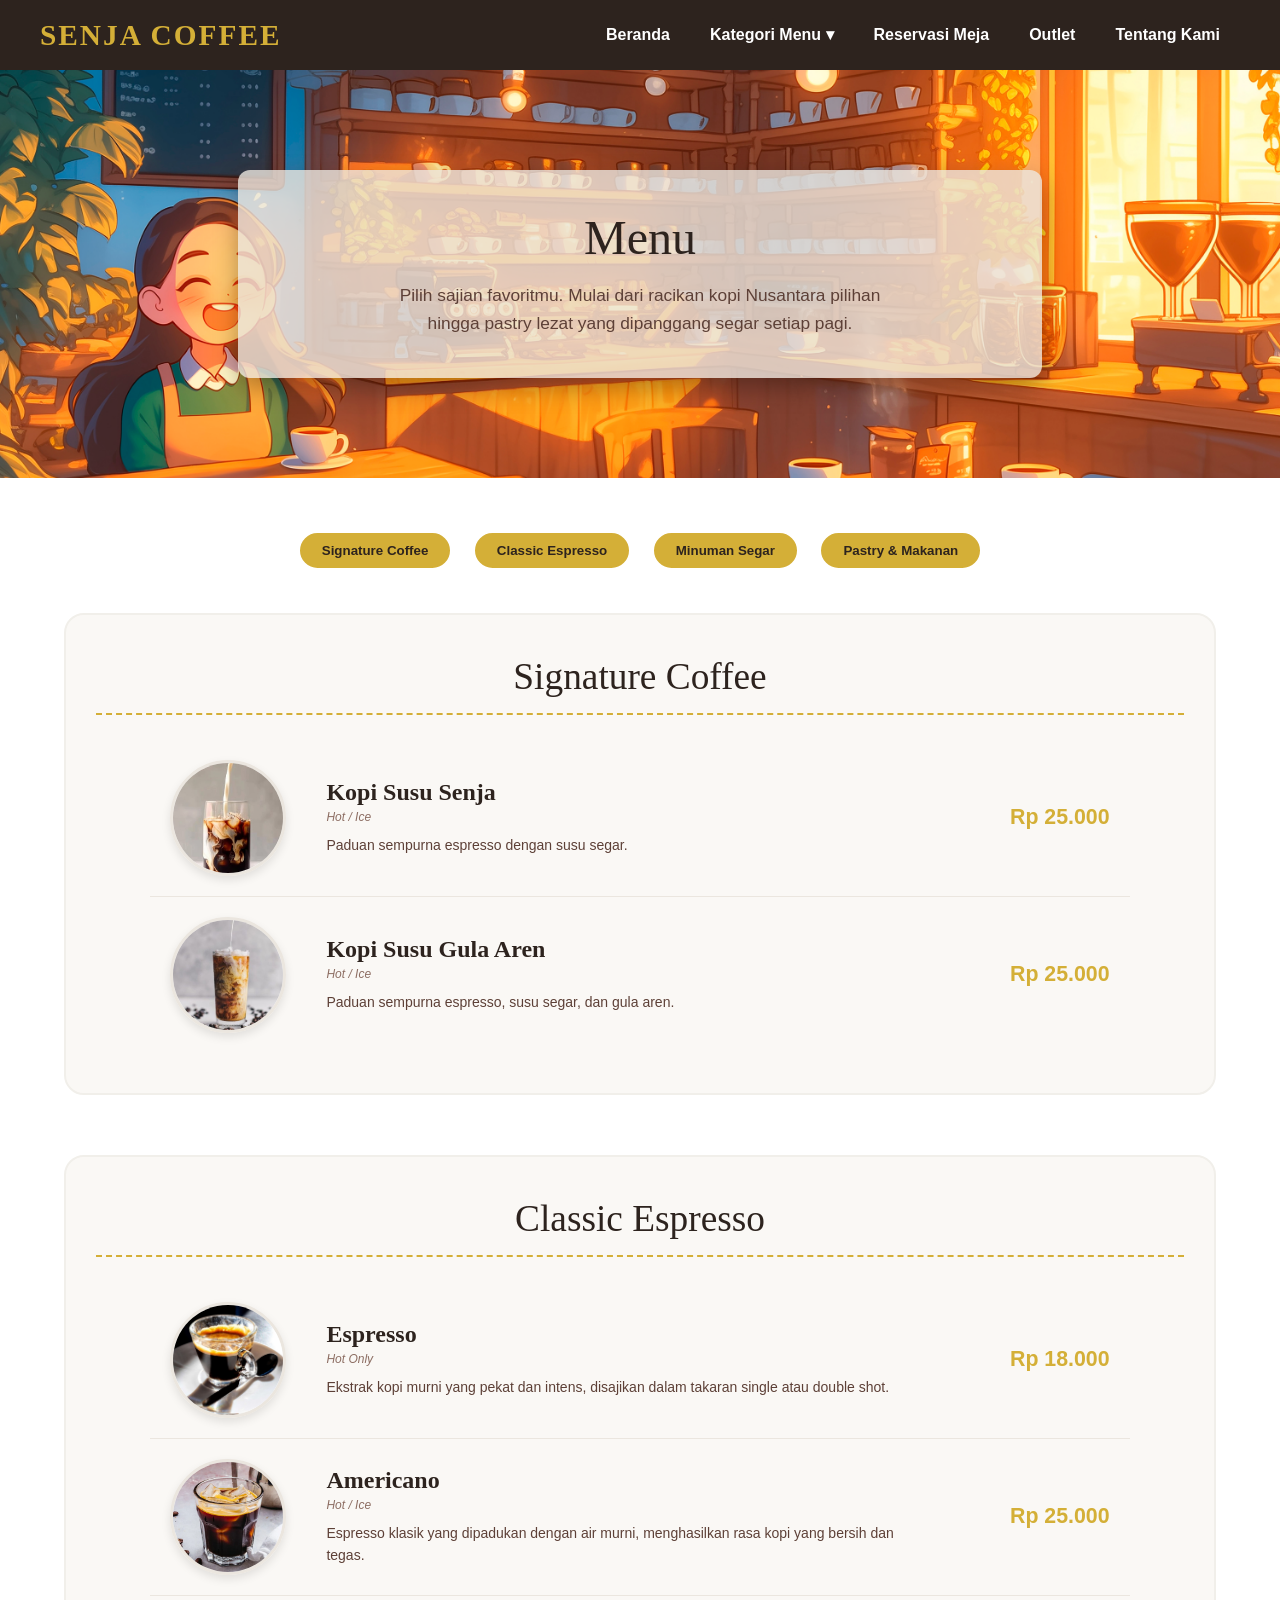
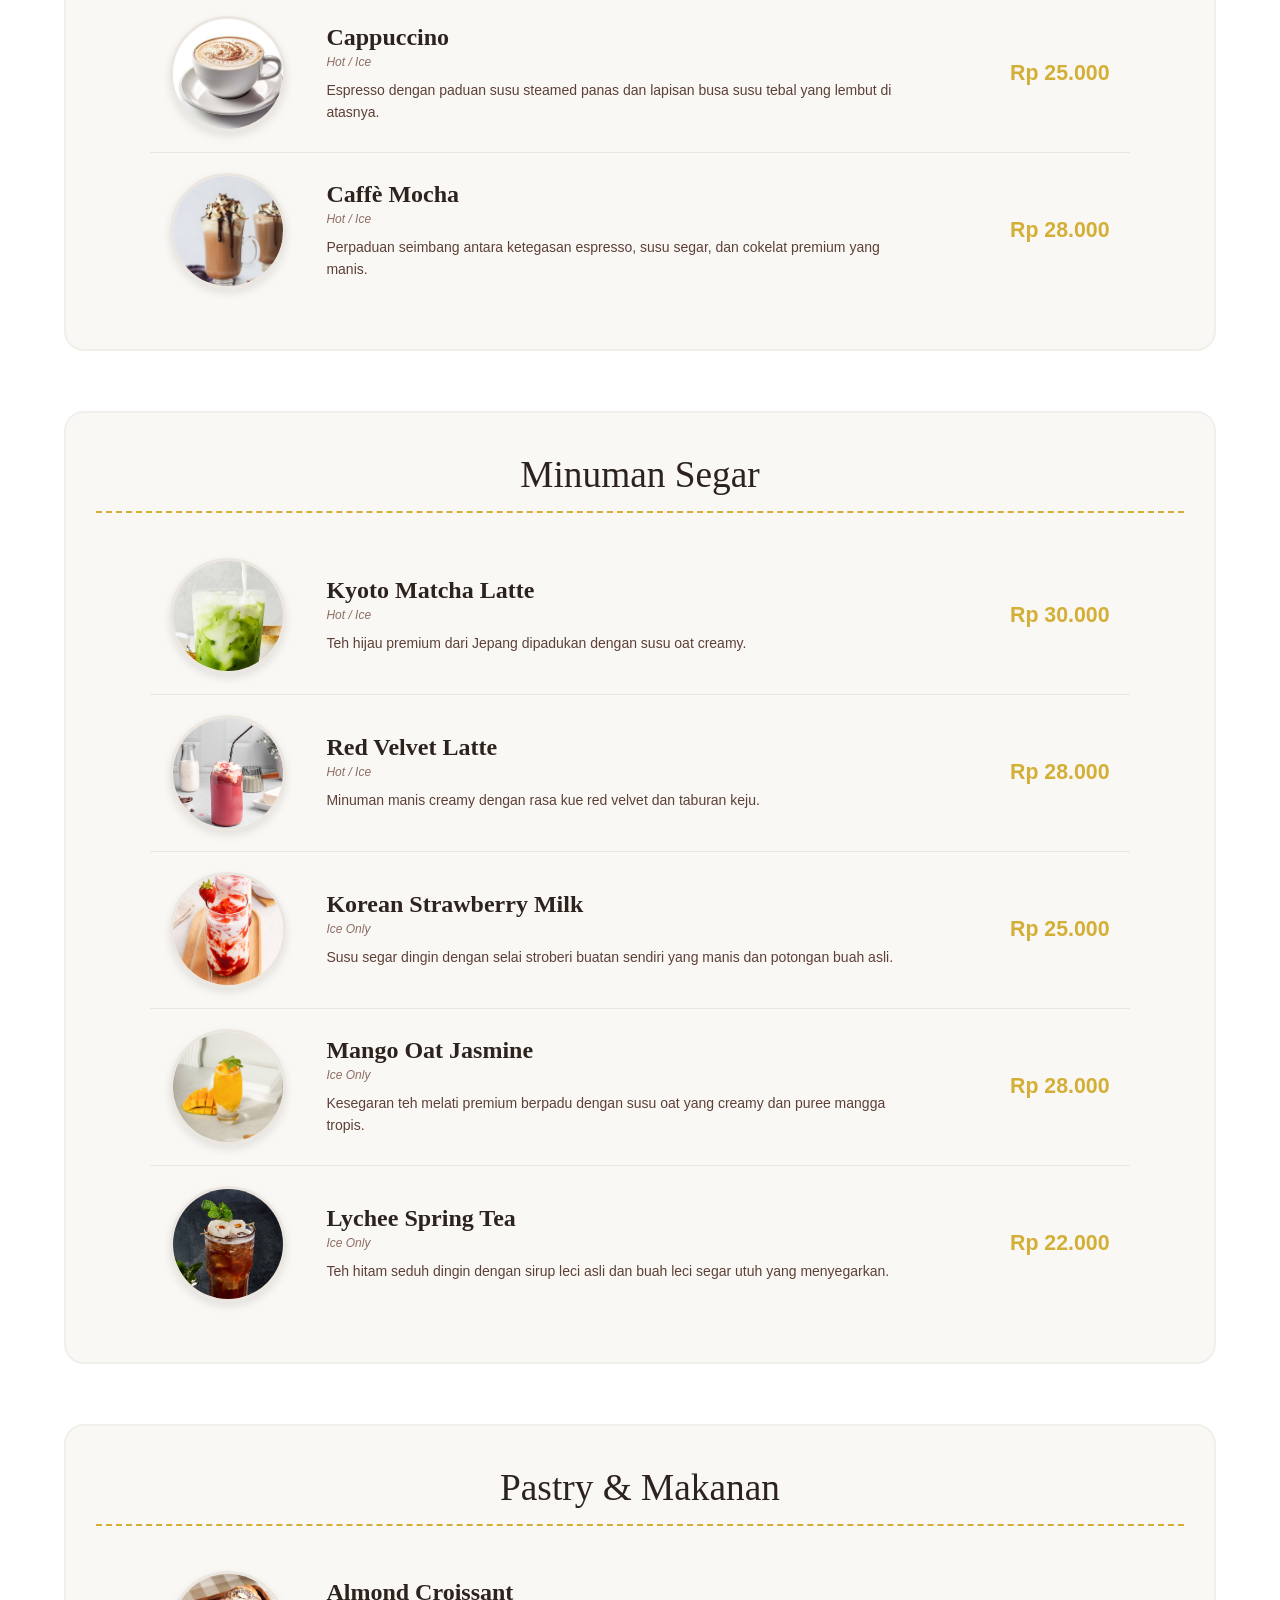
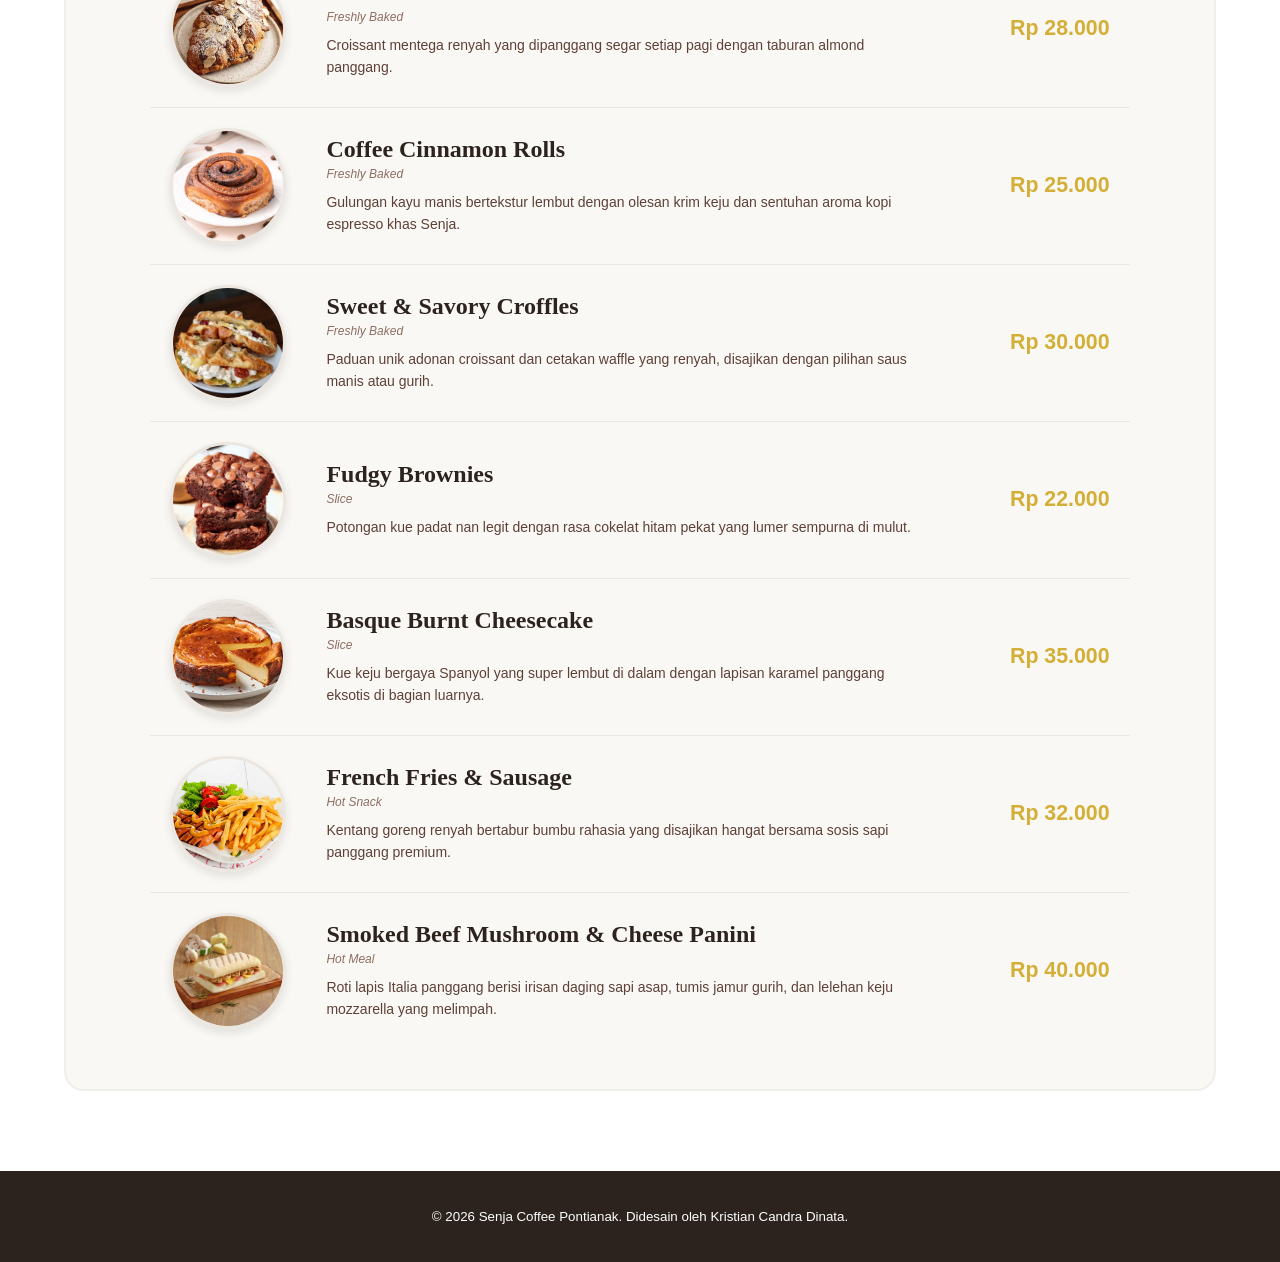
==== menu.html @ 978b5099 "Tambah File html, css, js, dan folder gambar" ====
<html>
<head>
    <title>Buku Menu | Senja Coffee</title>
    <link rel="stylesheet" href="style.css" type="text/css" />
</head>
<body>

    <!-- NAVIGASI & LOGO (Sama persis dengan Beranda) -->
    <div id="menu-navigasi">
        <h2 class="teks-logo">SENJA COFFEE</h2>
        <ul>
            <li><a href="beranda.html">Beranda</a></li>
            <li><a href="menu.html">Kategori Menu ▾</a>
                <ul>
                    <li><a href="menu.html#kopi">Signature Coffee</a></li>
                    <li><a href="menu.html#classic">Classic Espresso</a></li>
                    <li><a href="menu.html#nonkopi">Minuman Segar</a></li>
                    <li><a href="menu.html#makanan">Pastry & Makanan</a></li>
                </ul>
            </li>
            <li><a href="pesan.html">Reservasi Meja</a></li>
            <li><a href="outlet.html">Outlet</a>
            </li>
            <li><a href="tentang.html">Tentang Kami</a></li>
        </ul>
        <br class="bersihkan-float">
    </div>

    <!-- BAGIAN HERO (Judul Halaman Menu) -->
    <div id="hero-wrapper">
        <div id="hero-kotak-teks">
            <h1 align="center">Menu</h1>
            <p align="center">
                Pilih sajian favoritmu. Mulai dari racikan kopi Nusantara pilihan<br>
                hingga pastry lezat yang dipanggang segar setiap pagi.
            </p>
        </div>
    </div>

    <!-- KONTEN UTAMA: DAFTAR MENU -->
    <div id="konten-utama">

        <!-- Daftar Isi Mini (Internal Links) -->
        <div align="center" style="margin-bottom: 40px;">
            <a href="#kopi" class="tombol-cta" style="margin: 5px 10px; padding: 8px 20px; font-size: 10pt;">Signature Coffee</a>
            <a href="#classic" class="tombol-cta" style="margin: 5px 10px; padding: 8px 20px; font-size: 10pt;">Classic Espresso</a>
            <a href="#nonkopi" class="tombol-cta" style="margin: 5px 10px; padding: 8px 20px; font-size: 10pt;">Minuman Segar</a>
            <a href="#makanan" class="tombol-cta" style="margin: 5px 10px; padding: 8px 20px; font-size: 10pt;">Pastry & Makanan</a>
        </div>
        
        <!-- ==========================================
             KATEGORI 1: SIGNATURE COFFEE
             ========================================== -->
        <div class="kategori-box">
            <h2 id="kopi" align="center" class="sub-judul">Signature Coffee</h2>
            
            <!-- Tabel Menu (Memenuhi Syarat Materi Tabel HTML) -->
            <table class="tabel-menu" width="100%" cellspacing="0" cellpadding="20">
                <!-- Kopi Susu -->
                <tr class="baris-item">
                    <td width="15%" align="center">
                        <img src="Gambar/KopiSusuSenja.jpg" class="thumbnail-menu" alt="Kopi Susu Senja">
                    </td>
                    <td width="65%" valign="middle">
                        <span class="nama-menu">Kopi Susu Senja</span>
                        <span class="opsi-suhu">Hot / Ice</span>
                        <p class="deskripsi-menu">Paduan sempurna espresso dengan susu segar.</p>
                    </td>
                    <td width="20%" valign="middle" align="right">
                        <span class="harga-menu">Rp 25.000</span>
                    </td>
                </tr>
                <!-- Kopi Susu Gula Aren -->
                <tr class="baris-item">
                    <td width="15%" align="center">
                        <img src="Gambar/KopiSusuGulaAren.jpg" class="thumbnail-menu" alt="Kopi Susu Gula Aren">
                    </td>
                    <td width="65%" valign="middle">
                        <span class="nama-menu">Kopi Susu Gula Aren</span>
                        <span class="opsi-suhu">Hot / Ice</span>
                        <p class="deskripsi-menu">Paduan sempurna espresso, susu segar, dan gula aren.</p>
                    </td>
                    <td width="20%" valign="middle" align="right">
                        <span class="harga-menu">Rp 25.000</span>
                    </td>
                </tr>
            </table>
        </div>

         <!-- ==========================================
             KATEGORI 1: Classic Espresso
             ========================================== -->
        <div class="kategori-box">
            <h2 id="classic" align="center" class="sub-judul">Classic Espresso</h2>
            
            <table class="tabel-menu" width="100%" cellspacing="0" cellpadding="20">
               <!-- Espresso -->
                <tr class="baris-item">
                    <td width="15%" align="center">
                        <img src="Gambar/Espresso.jpg" class="thumbnail-menu" alt="Espresso">
                    </td>
                    <td width="65%" valign="middle">
                        <span class="nama-menu">Espresso</span>
                        <span class="opsi-suhu">Hot Only</span>
                        <p class="deskripsi-menu">Ekstrak kopi murni yang pekat dan intens, disajikan dalam takaran single atau double shot.</p>
                    </td>
                    <td width="20%" valign="middle" align="right">
                        <span class="harga-menu">Rp 18.000</span>
                    </td>
                </tr>

                <!-- Americano -->
                <tr class="baris-item">
                    <td width="15%" align="center">
                        <img src="Gambar/Americano.jpg" class="thumbnail-menu" alt="Americano">
                    </td>
                    <td width="65%" valign="middle">
                        <span class="nama-menu">Americano</span>
                        <span class="opsi-suhu">Hot / Ice</span>
                        <p class="deskripsi-menu">Espresso klasik yang dipadukan dengan air murni, menghasilkan rasa kopi yang bersih dan tegas.</p>
                    </td>
                    <td width="20%" valign="middle" align="right">
                        <span class="harga-menu">Rp 25.000</span>
                    </td>
                </tr>

                <!-- Cappuccino -->
                <tr class="baris-item">
                    <td width="15%" align="center">
                        <img src="Gambar/Cappuccino.jpg" class="thumbnail-menu" alt="Cappuccino">
                    </td>
                    <td width="65%" valign="middle">
                        <span class="nama-menu">Cappuccino</span>
                        <span class="opsi-suhu">Hot / Ice</span>
                        <p class="deskripsi-menu">Espresso dengan paduan susu steamed panas dan lapisan busa susu tebal yang lembut di atasnya.</p>
                    </td>
                    <td width="20%" valign="middle" align="right">
                        <span class="harga-menu">Rp 25.000</span>
                    </td>
                </tr>

                <!-- Caffè Mocha -->
                <tr class="baris-item">
                    <td width="15%" align="center">
                        <img src="Gambar/CaffeMocha.jpg" class="thumbnail-menu" alt="Caffe Mocha">
                    </td>
                    <td width="65%" valign="middle">
                        <span class="nama-menu">Caffè Mocha</span>
                        <span class="opsi-suhu">Hot / Ice</span>
                        <p class="deskripsi-menu">Perpaduan seimbang antara ketegasan espresso, susu segar, dan cokelat premium yang manis.</p>
                    </td>
                    <td width="20%" valign="middle" align="right">
                        <span class="harga-menu">Rp 28.000</span>
                    </td>
                </tr>
            </table>
        </div>

        <!-- ==========================================
             KATEGORI 3: MINUMAN SEGAR (NON-KOPI)
             ========================================== -->
        <div class="kategori-box">
            <h2 id="nonkopi" align="center" class="sub-judul">Minuman Segar</h2>
            
            <table class="tabel-menu" width="100%" cellspacing="0" cellpadding="20">
                <!-- 1. Kyoto Matcha Latte -->
                <tr class="baris-item">
                    <td width="15%" align="center">
                        <img src="Gambar/MatchaLatte.jpg" class="thumbnail-menu" alt="Kyoto Matcha Latte">
                    </td>
                    <td width="65%" valign="middle">
                        <span class="nama-menu">Kyoto Matcha Latte</span>
                        <span class="opsi-suhu">Hot / Ice</span>
                        <p class="deskripsi-menu">Teh hijau premium dari Jepang dipadukan dengan susu oat creamy.</p>
                    </td>
                    <td width="20%" valign="middle" align="right">
                        <span class="harga-menu">Rp 30.000</span>
                    </td>
                </tr>

                <!-- 2. Red Velvet Latte -->
                <tr class="baris-item">
                    <td width="15%" align="center">
                        <img src="Gambar/RedVelvetLatte.jpg" class="thumbnail-menu" alt="Red Velvet Latte">
                    </td>
                    <td width="65%" valign="middle">
                        <span class="nama-menu">Red Velvet Latte</span>
                        <span class="opsi-suhu">Hot / Ice</span>
                        <p class="deskripsi-menu">Minuman manis creamy dengan rasa kue red velvet dan taburan keju.</p>
                    </td>
                    <td width="20%" valign="middle" align="right">
                        <span class="harga-menu">Rp 28.000</span>
                    </td>
                </tr>

                <!-- 3. Korean Strawberry Milk -->
                <tr class="baris-item">
                    <td width="15%" align="center">
                        <img src="Gambar/KoreanStrawberryMilk.jpg" class="thumbnail-menu" alt="Korean Strawberry Milk">
                    </td>
                    <td width="65%" valign="middle">
                        <span class="nama-menu">Korean Strawberry Milk</span>
                        <span class="opsi-suhu">Ice Only</span>
                        <p class="deskripsi-menu">Susu segar dingin dengan selai stroberi buatan sendiri yang manis dan potongan buah asli.</p>
                    </td>
                    <td width="20%" valign="middle" align="right">
                        <span class="harga-menu">Rp 25.000</span>
                    </td>
                </tr>

                <!-- 4. Mango Oat Jasmine -->
                <tr class="baris-item">
                    <td width="15%" align="center">
                        <img src="Gambar/MangoOatJasmine.jpg" class="thumbnail-menu" alt="Mango Oat Jasmine">
                    </td>
                    <td width="65%" valign="middle">
                        <span class="nama-menu">Mango Oat Jasmine</span>
                        <span class="opsi-suhu">Ice Only</span>
                        <p class="deskripsi-menu">Kesegaran teh melati premium berpadu dengan susu oat yang creamy dan puree mangga tropis.</p>
                    </td>
                    <td width="20%" valign="middle" align="right">
                        <span class="harga-menu">Rp 28.000</span>
                    </td>
                </tr>
                
                <!-- 5. Lychee Spring Tea -->
                <tr class="baris-item">
                    <td width="15%" align="center">
                        <img src="Gambar/LycheeSpringTea.jpg" class="thumbnail-menu" alt="Lychee Spring Tea">
                    </td>
                    <td width="65%" valign="middle">
                        <span class="nama-menu">Lychee Spring Tea</span>
                        <span class="opsi-suhu">Ice Only</span>
                        <p class="deskripsi-menu">Teh hitam seduh dingin dengan sirup leci asli dan buah leci segar utuh yang menyegarkan.</p>
                    </td>
                    <td width="20%" valign="middle" align="right">
                        <span class="harga-menu">Rp 22.000</span>
                    </td>
                </tr>
            </table>
        </div>

        <!-- ==========================================
             KATEGORI 4: PASTRY & MAKANAN
             ========================================== -->
        <div class="kategori-box">
            <h2 id="makanan" align="center" class="sub-judul">Pastry & Makanan</h2>
            
            <table class="tabel-menu" width="100%" cellspacing="0" cellpadding="20">
                
                <!-- 1. Almond Croissant -->
                <tr class="baris-item">
                    <td width="15%" align="center">
                        <img src="Gambar/AlmondCroissant.jpg" class="thumbnail-menu" alt="Almond Croissant">
                    </td>
                    <td width="65%" valign="middle">
                        <span class="nama-menu">Almond Croissant</span>
                        <span class="opsi-suhu">Freshly Baked</span>
                        <p class="deskripsi-menu">Croissant mentega renyah yang dipanggang segar setiap pagi dengan taburan almond panggang.</p>
                    </td>
                    <td width="20%" valign="middle" align="right">
                        <span class="harga-menu">Rp 28.000</span>
                    </td>
                </tr>

                <!-- 2. Coffee Cinnamon Rolls -->
                <tr class="baris-item">
                    <td width="15%" align="center">
                        <img src="Gambar/CoffeeCinnamonRolls.jpg" class="thumbnail-menu" alt="Coffee Cinnamon Rolls">
                    </td>
                    <td width="65%" valign="middle">
                        <span class="nama-menu">Coffee Cinnamon Rolls</span>
                        <span class="opsi-suhu">Freshly Baked</span>
                        <p class="deskripsi-menu">Gulungan kayu manis bertekstur lembut dengan olesan krim keju dan sentuhan aroma kopi espresso khas Senja.</p>
                    </td>
                    <td width="20%" valign="middle" align="right">
                        <span class="harga-menu">Rp 25.000</span>
                    </td>
                </tr>

                <!-- 3. Sweet & Savory Croffles -->
                <tr class="baris-item">
                    <td width="15%" align="center">
                        <img src="Gambar/SweetSavoryCroffles.jpg" class="thumbnail-menu" alt="Sweet & Savory Croffles">
                    </td>
                    <td width="65%" valign="middle">
                        <span class="nama-menu">Sweet & Savory Croffles</span>
                        <span class="opsi-suhu">Freshly Baked</span>
                        <p class="deskripsi-menu">Paduan unik adonan croissant dan cetakan waffle yang renyah, disajikan dengan pilihan saus manis atau gurih.</p>
                    </td>
                    <td width="20%" valign="middle" align="right">
                        <span class="harga-menu">Rp 30.000</span>
                    </td>
                </tr>

                <!-- 4. Fudgy Brownies -->
                <tr class="baris-item">
                    <td width="15%" align="center">
                        <img src="Gambar/FudgyBrownies.jpg" class="thumbnail-menu" alt="Fudgy Brownies">
                    </td>
                    <td width="65%" valign="middle">
                        <span class="nama-menu">Fudgy Brownies</span>
                        <span class="opsi-suhu">Slice</span>
                        <p class="deskripsi-menu">Potongan kue padat nan legit dengan rasa cokelat hitam pekat yang lumer sempurna di mulut.</p>
                    </td>
                    <td width="20%" valign="middle" align="right">
                        <span class="harga-menu">Rp 22.000</span>
                    </td>
                </tr>

                <!-- 5. Basque Burnt Cheesecake -->
                <tr class="baris-item">
                    <td width="15%" align="center">
                        <img src="Gambar/BasqueBurntCheesecake.jpg" class="thumbnail-menu" alt="Basque Burnt Cheesecake">
                    </td>
                    <td width="65%" valign="middle">
                        <span class="nama-menu">Basque Burnt Cheesecake</span>
                        <span class="opsi-suhu">Slice</span>
                        <p class="deskripsi-menu">Kue keju bergaya Spanyol yang super lembut di dalam dengan lapisan karamel panggang eksotis di bagian luarnya.</p>
                    </td>
                    <td width="20%" valign="middle" align="right">
                        <span class="harga-menu">Rp 35.000</span>
                    </td>
                </tr>

                <!-- 6. French Fries & Sausage -->
                <tr class="baris-item">
                    <td width="15%" align="center">
                        <img src="Gambar/FrenchFriesSausage.jpg" class="thumbnail-menu" alt="French Fries & Sausage">
                    </td>
                    <td width="65%" valign="middle">
                        <span class="nama-menu">French Fries & Sausage</span>
                        <span class="opsi-suhu">Hot Snack</span>
                        <p class="deskripsi-menu">Kentang goreng renyah bertabur bumbu rahasia yang disajikan hangat bersama sosis sapi panggang premium.</p>
                    </td>
                    <td width="20%" valign="middle" align="right">
                        <span class="harga-menu">Rp 32.000</span>
                    </td>
                </tr>

                <!-- 7. Smoked Beef Mushroom & Cheese Panini -->
                <tr class="baris-item">
                    <td width="15%" align="center">
                        <img src="Gambar/CheesePanini.jpg" class="thumbnail-menu" alt="Smoked Beef Mushroom & Cheese Panini">
                    </td>
                    <td width="65%" valign="middle">
                        <span class="nama-menu">Smoked Beef Mushroom & Cheese Panini</span>
                        <span class="opsi-suhu">Hot Meal</span>
                        <p class="deskripsi-menu">Roti lapis Italia panggang berisi irisan daging sapi asap, tumis jamur gurih, dan lelehan keju mozzarella yang melimpah.</p>
                    </td>
                    <td width="20%" valign="middle" align="right">
                        <span class="harga-menu">Rp 40.000</span>
                    </td>
                </tr>

            </table>
        </div>
    </div>

    <!-- FOOTER -->
    <div id="kaki-web">
        <p>&copy; 2026 Senja Coffee Pontianak. Didesain oleh Kristian Candra Dinata.</p>
    </div>

</body>
</html>
---- style.css ----
/* === FONT & RESET (Materi Pertemuan 4) === */
body {
    font-family: Arial, Helvetica, sans-serif;
    background-color: #FFFFFF; /* Latar utama putih */
    margin: 0;
    padding: 0;
}

/* === HEADER & NAVIGASI (Materi Pertemuan 7) === */
#menu-navigasi {
    margin: 0;
    padding: 0 40px; /* Memberi jarak kiri-kanan agar tidak mentok layar */
    background-color: #2D231E; /* Cokelat Gelap */
}

/* Teks Logo didorong ke KIRI */
.teks-logo {
    float: left; 
    color: #D4AF37; /* Emas */
    margin: 0;
    font-size: 22pt;
    font-family: 'Times New Roman', Times, serif; /* Font klasik elegan */
    line-height: 70px;
    letter-spacing: 2px;
}

/* Menu ul didorong ke KANAN */
#menu-navigasi ul {
    margin: 0;
    padding: 0;
    line-height: 70px; /* Tinggi baris disamakan dengan teks logo */
    float: right; 
}

#menu-navigasi li {
    margin: 0;
    padding: 0;
    list-style: none;
    float: left;
    position: relative;
}

#menu-navigasi ul li a {
    text-align: center;
    text-decoration: none;
    line-height: 70px;
    padding: 0 20px; /* Jarak antar teks menu lebih natural */
    display: block;
    color: white;
    font-weight: bold;
}

/* Sub-Menu Dropdown */
#menu-navigasi ul ul {
    position: absolute;
    visibility: hidden;
    top: 70px; /* Harus sama dengan line-height header */
    background-color: #2D231E;
    border-bottom-left-radius: 8px;
    border-bottom-right-radius: 8px;
    box-shadow: 0px 4px 8px rgba(0,0,0,0.2);
}

#menu-navigasi ul ul li {
    float: none;
}

#menu-navigasi ul ul li a {
    text-align: left;
    padding-left: 20px;
    width: 180px;
}

#menu-navigasi ul li:hover ul {
    visibility: visible;
}

#menu-navigasi li a:hover {
    color: #D4AF37; /* Teks berubah emas saat disentuh */
}

.bersihkan-float {
    clear: both;
    margin: 0;
    padding: 0;
}

/* === HERO SECTION (Materi Pertemuan 5: Latar Belakang Warna) === */
#hero-wrapper {
    /* Lapis luar: Area untuk menaruh gambar pemandangan kafe */
    background-image: url('Gambar/BackgroundBeranda.jpg'); /* Ganti dengan nama foto kafemu */
    background-repeat: no-repeat;
    background-position: center center;
    background-size: cover; /* Agar gambar menyesuaikan lebar layar */
    padding: 100px 20px; /* Ruang kosong atas-bawah agar gambar latarnya terlihat */
}

#hero-kotak-teks {
    /* Lapis dalam: Kotak krem tempat teks berada */
    background-color: rgba(235, 230, 223, 0.80); 
    /* Kamu juga bisa pakai rgba(235, 230, 223, 0.92) kalau mau kotaknya agak tembus pandang */
    width: 60%; /* Lebar kotak teks tidak penuh, menyisakan ruang untuk gambar di kiri-kanannya */
    margin: 0 auto; /* Kunci untuk menengahkan kotak (Pertemuan 4) */
    padding: 40px 30px;
    border-radius: 12px; /* Sudut melengkung (Pertemuan 7) */
    box-shadow: 0px 10px 25px rgba(0, 0, 0, 0.3); /* Bayangan agar kotak terlihat timbul */
}

#hero-kotak-teks h1 {
    font-family: 'Times New Roman', Times, serif;
    font-size: 36pt;
    color: #2D231E;
    margin-top: 0;
    margin-bottom: 15px;
    font-weight: normal;
}

#hero-kotak-teks p {
    font-family: 'Trebuchet MS', 'Lucida Sans Unicode', sans-serif;
    font-size: 13pt;
    color: #5D4037;
    line-height: 1.6;
    margin-bottom: 0;
}

.tombol-cta {
    display: inline-block;
    background-color: #D4AF37; /* Warna Emas */
    color: #2D231E; /* Teks Cokelat Gelap */
    padding: 12px 30px;
    text-decoration: none;
    font-family: Arial, Helvetica, sans-serif;
    font-size: 12pt;
    font-weight: bold;
    border-radius: 30px; /* Sudut sangat melengkung berbentuk kapsul */
    margin-top: 25px; /* Jarak dari teks di atasnya */
    transition: 0.3s;
    border: 2px solid #D4AF37;
}

.tombol-cta:hover {
    background-color: transparent; /* Latar menjadi transparan */
    color: #2D231E; 
    border: 2px solid #2D231E; /* Garis tepi berubah jadi cokelat gelap */
}

/* === KONTEN UTAMA & KARTU MENU === */
#konten-utama {
    margin: 50px auto 80px auto; 
    width: 90%;
    background-color: #FFFFFF;
}

.sub-judul {
    font-family: 'Times New Roman', Times, serif;
    color: #2D231E;
    font-size: 28pt;
    margin-bottom: 40px;
    font-weight: normal;
}

.wadah-menu {
    text-align: center;
}

/* Desain Kartu Menu Persis Gambar */
.kartu-menu {
    display: inline-block; 
    width: 330px; /* Kotak sedikit lebih lebar agar harga tidak turun ke bawah */
    margin: 0 15px 30px 15px;
    background-color: #FFFFFF;
    border-radius: 12px; /* Border radius materi pertemuan 7 */
    border: 1px solid #EBE6DF;
    box-shadow: 0px 5px 15px rgba(0, 0, 0, 0.08); /* Bayangan sedikit lebih tegas */
    vertical-align: top;
    text-align: left; /* Teks di dalam kartu wajib rata kiri */
    
    /* KUNCI ESTETIKA: overflow hidden memotong gambar agar sudutnya ikut melengkung */
    overflow: hidden; 
    transition: 0.3s;
}

.kartu-menu:hover {
    box-shadow: 0px 12px 20px rgba(0, 0, 0, 0.12);
    border: 1px solid #D4AF37; /* Tepi menjadi emas saat disentuh kursor */
}

.gambar-menu {
    width: 100%; /* Memaksa gambar mengisi penuh lebar kotak tanpa celah putih */
    height: 220px; /* Tinggi gambar diseragamkan */
    object-fit: cover; /* Mencegah gambar menjadi gepeng (distorsi) */
    display: block;
    border-bottom: 1px solid #EBE6DF;
}

.info-menu {
    padding: 25px 25px; /* KUNCI ESTETIKA: Memberikan ruang napas yang lega untuk teks */
}

#info-praktis {
    margin: 0 auto 40px auto;
    padding: 0 20px;
    color: #2D231E;
}

#info-praktis h3 {
    font-family: 'Times New Roman', Times, serif;
    font-size: 20pt;
    margin-bottom: 5px;
    font-weight: normal;
}

#info-praktis p {
    font-family: Arial, Helvetica, sans-serif;
    font-size: 11pt;
    color: #5D4037;
    margin-top: 0;
}

/* Memecah Nama dan Harga ke Kiri dan Kanan */
.grup-nama {
    float: left;
    text-align: left;
}

.nama-menu {
    display: block; /* Memaksa teks ini mengambil 1 baris penuh agar opsi suhu turun ke bawah */
    font-family: 'Times New Roman', Times, serif;
    font-size: 15pt;
    font-weight: bold;
    color: #2D231E;
}

/* Desain estetik untuk teks Hot/Ice */
.opsi-suhu {
    display: block;
    font-family: Arial, Helvetica, sans-serif;
    font-size: 9pt;
    color: #8D6E63; /* Warna cokelat pudar agar tidak menyaingi nama menu */
    font-style: italic;
    margin-top: 4px; /* Memberi sedikit jarak dari nama menu di atasnya */
}

.harga-menu {
    float: right;
    font-size: 14pt;
    font-weight: bold;
    color: #D4AF37; /* Warna emas */
}

/* Garis Putus-putus */
.garis-putus {
    clear: both; /* KUNCI: Mencegah garis menabrak teks nama dan harga di atasnya */
    border: 0;
    border-top: 2px dotted #D7CCC8; /* Dotted memberi efek titik-titik yang lebih rapi */
    margin: 15px 0;
}

.deskripsi-menu {
    font-family: 'Trebuchet MS', 'Lucida Sans Unicode', sans-serif; /* Font modern yang membulat dan rapi */
    font-size: 10.5pt; /* Ukuran sedikit dikecilkan agar terlihat presisi */
    color: #5D4037;
    line-height: 1.6;
    margin: 0;
    height: 75px; 
}

/* === FOOTER === */
#kaki-web {
    background-color: #2D231E;
    color: white;
    text-align: center;
    padding: 25px;
    margin-top: 40px;
    font-size: 10pt;
}

/* =========================================
   === GAYA KHUSUS TABEL MENU (menu.html) ===
   ========================================= */

.tabel-menu {
    border-collapse: collapse; /* Menghilangkan spasi ganda antar kotak tabel */
    margin: 0 auto; /* Menengahkan tabel */
    width: 90%;
}

/* Garis pemisah estetik di bawah setiap baris menu */
.tabel-menu td {
    border-bottom: 1px solid #EBE6DF;
    transition: background-color 0.3s;
}

/* Menghilangkan garis bawah pada baris terakhir tabel */
.tabel-menu tr:last-child td {
    border-bottom: none;
}

/* Efek Hover: Baris menyala saat dilewati kursor */
.baris-item:hover td {
    background-color: #F8F5F2; 
    cursor: pointer; /* Kursor berubah jadi tangan (penting untuk pop-up nanti) */
}

/* Mempercantik gambar thumbnail di dalam tabel */
.thumbnail-menu {
    width: 110px;
    height: 110px;
    border-radius: 50%; /* Membuat gambar berbentuk lingkaran agar beda dari beranda */
    object-fit: cover;
    border: 3px solid #EBE6DF;
    box-shadow: 0px 4px 10px rgba(0,0,0,0.1);
    transition: 0.3s;
}

.baris-item:hover .thumbnail-menu {
    border-color: #D4AF37; /* Lingkaran foto jadi emas saat di-hover */
}

/* Menyesuaikan kembali gaya teks khusus untuk di dalam tabel */
.tabel-menu .deskripsi-menu {
    height: auto; /* Membatalkan paksaan tinggi dari beranda */
    margin-top: 10px;
}

.tabel-menu .harga-menu {
    float: none; /* Mematikan gaya float karena di tabel posisinya sudah dikunci kolom */
    display: inline-block;
    font-size: 16pt;
}

.tabel-menu .nama-menu {
    font-size: 18pt; /* Judul sedikit dibesarkan */
}

/* === GAYA KOTAK PEMISAH KATEGORI === */
.kategori-box {
    background-color: #FAF8F5; /* Warna krem sangat pucat sebagai pemisah visual */
    border-radius: 20px; /* Sudut membulat yang memberi kesan ramah/friendly */
    padding: 40px 30px; /* Ruang napas agar isi tabel tidak menabrak garis tepi */
    margin-bottom: 60px; /* Jarak antar kotak kategori */
    border: 2px solid #F1EFEA;
}

/* Modifikasi garis bawah judul khusus di dalam kotak kategori */
.kategori-box .sub-judul {
    margin-top: 0;
    margin-bottom: 25px;
    padding-bottom: 15px;
    border-bottom: 2px dashed #D4AF37; /* Garis putus-putus emas elegan */
}

/* Penyesuaian efek Hover pada baris menu agar kontras dengan warna kotak */
.baris-item:hover td {
    background-color: #FFFFFF; /* Saat disentuh, baris menjadi putih terang */
    cursor: pointer; 
}

/* === GAYA HALAMAN FORM (pesan.html) === */
input[type="text"], input[type="password"], select, textarea {
    padding: 10px;
    font-family: Arial, Helvetica, sans-serif;
    font-size: 11pt;
    border: 1px solid #D7CCC8;
    border-radius: 5px;
    width: 90%;
    background-color: #F8F5F2;
}

input[type="text"]:focus, input[type="password"]:focus, select:focus, textarea:focus {
    outline: none;
    border: 1px solid #D4AF37; /* Garis menjadi emas saat kolom sedang diketik */
    background-color: #FFFFFF;
}

/* === GAYA HALAMAN CABANG / OUTLET (cabang.html) === */
/* === GAYA HALAMAN OUTLET (outlet.html) === */
.kartu-outlet {
    display: inline-block;
    width: 360px;
    margin: 0 25px 30px 25px;
    background-color: #FFFFFF;
    border-radius: 12px;
    box-shadow: 0px 5px 15px rgba(0, 0, 0, 0.05);
    vertical-align: top;
    text-align: left;
    overflow: hidden;
    transition: 0.3s;
}

.kartu-outlet:hover {
    box-shadow: 0px 15px 30px rgba(0, 0, 0, 0.12);
    transform: translateY(-5px);
}

.gambar-outlet {
    width: 100%;
    height: 240px;
    object-fit: cover;
    border-bottom: 1px solid #F1EFEA;
}

.info-outlet {
    padding: 30px 25px;
}

.nama-outlet {
    font-family: 'Times New Roman', Times, serif;
    font-size: 22pt;
    color: #2D231E;
    margin-top: 0;
    margin-bottom: 15px;
    font-weight: normal;
}

.alamat-outlet {
    font-family: Arial, Helvetica, sans-serif;
    font-size: 11pt;
    color: #5D4037;
    line-height: 1.6;
    margin-bottom: 30px;
    height: 60px;
}

.link-readmore {
    font-family: 'Trebuchet MS', sans-serif;
    font-size: 9.5pt;
    font-weight: bold;
    color: #2D231E;
    text-decoration: none;
    letter-spacing: 1px;
    text-transform: uppercase;
    transition: 0.2s;
}

.link-readmore:hover {
    color: #D4AF37;
}
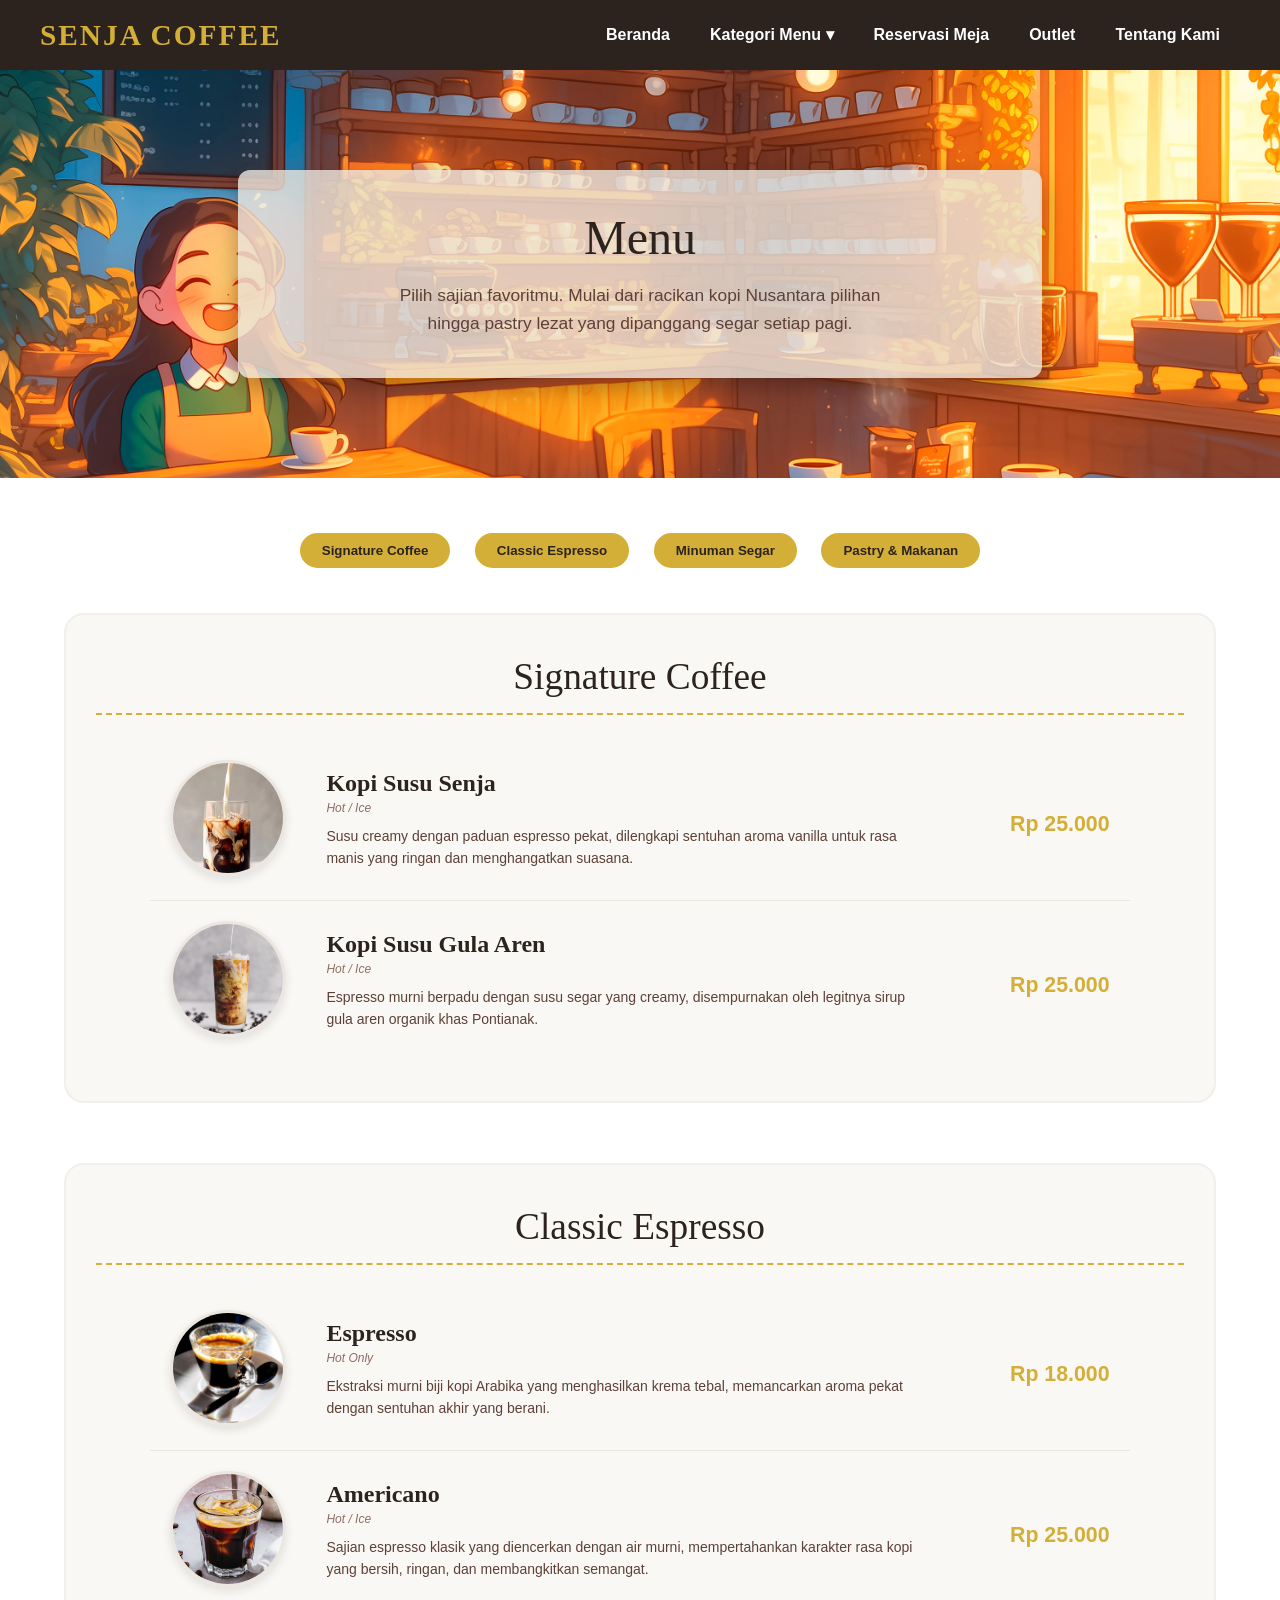
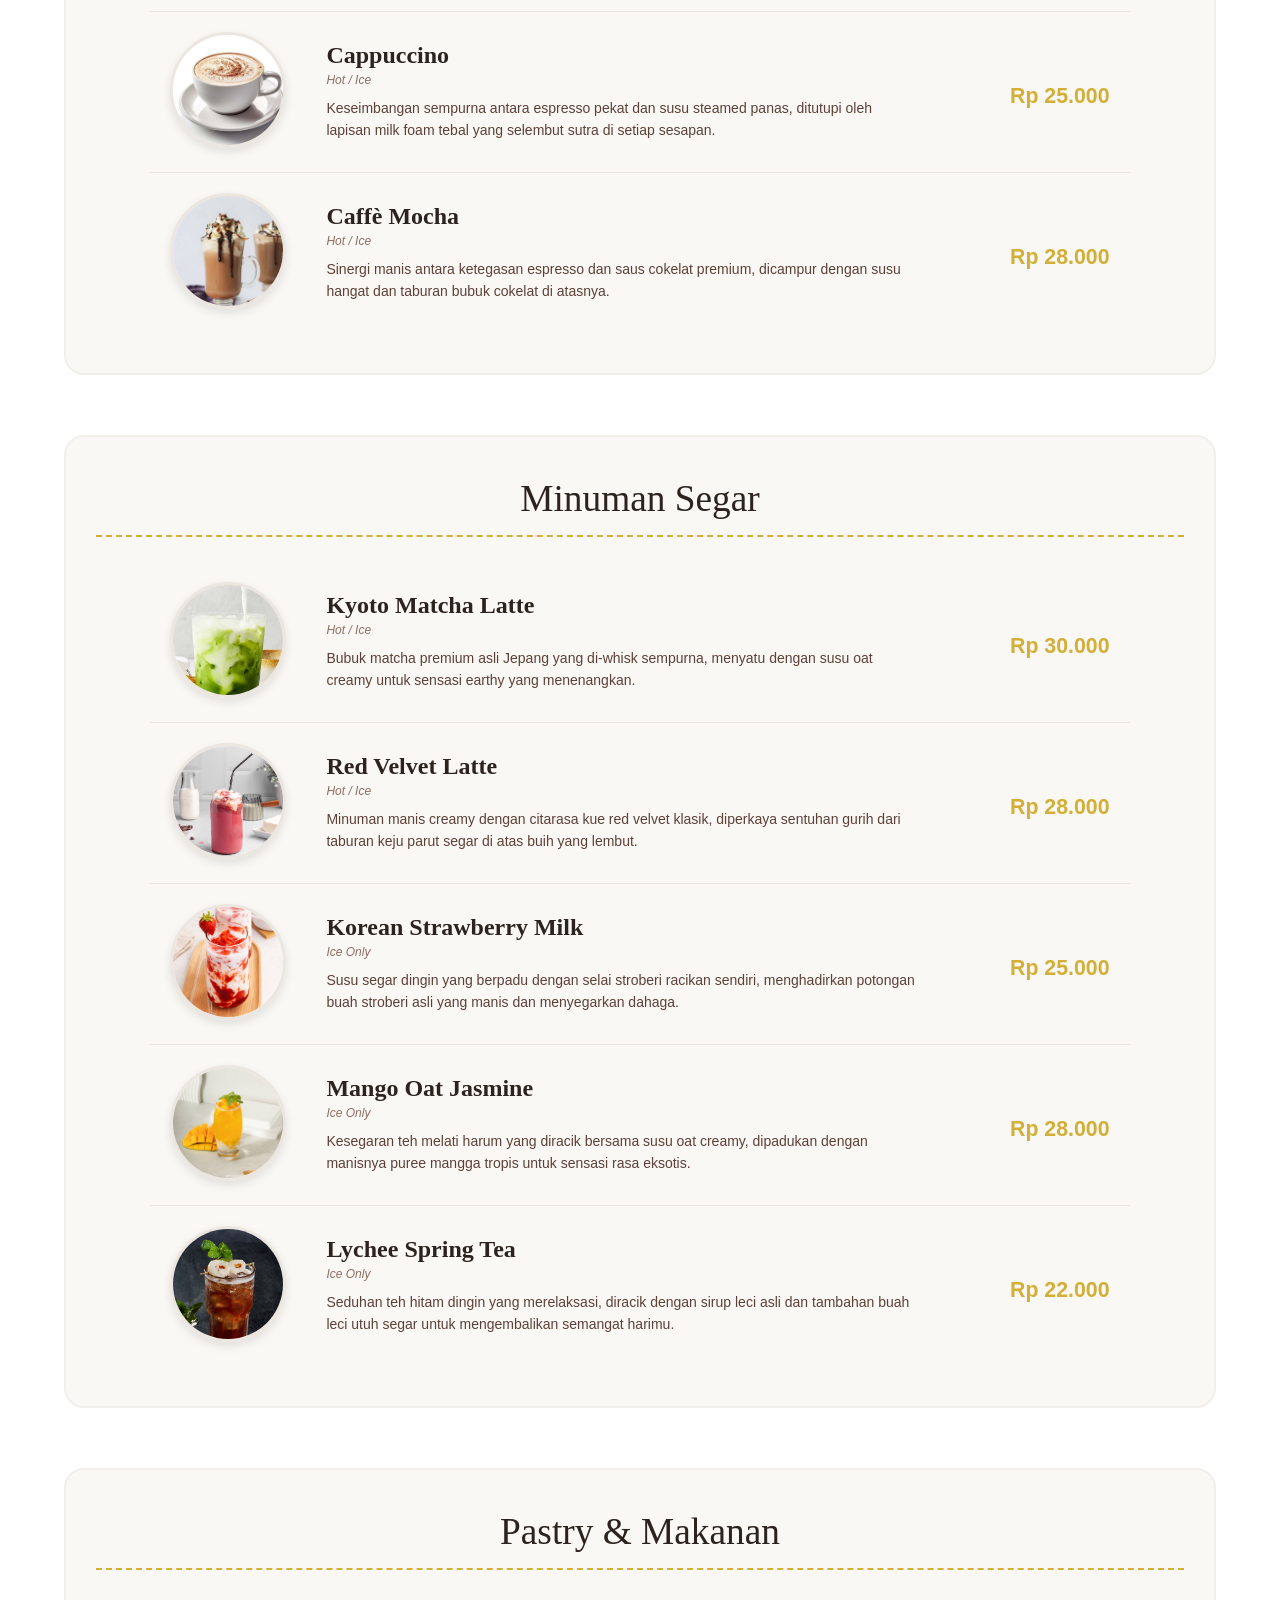
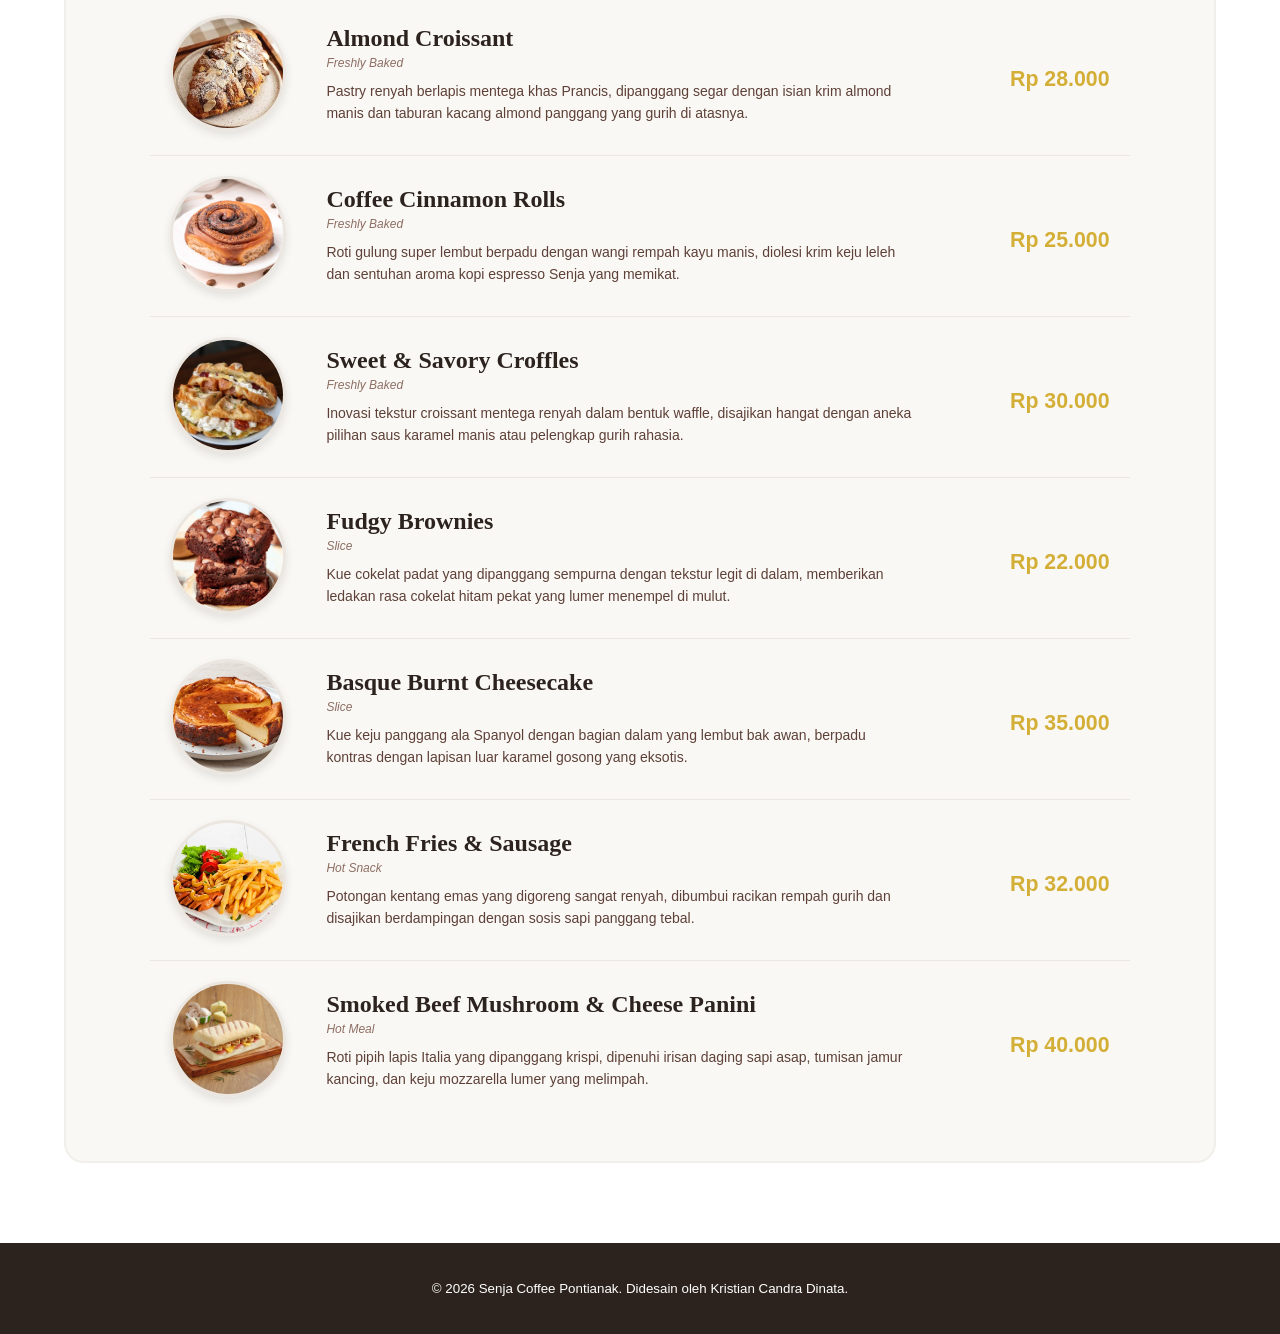
==== commit 46bf81b8: "Sedikit mengubah tampilan index.html beserta deskripsi Our Signature" ====
--- a/menu.html
+++ b/menu.html
@@ -1,3 +1,4 @@
+<!DOCTYPE html>
 <html>
 <head>
     <title>Buku Menu | Senja Coffee</title>
@@ -5,11 +6,11 @@
 </head>
 <body>
 
-    <!-- NAVIGASI & LOGO (Sama persis dengan Beranda) -->
+    <!-- NAVIGASI & LOGO -->
     <div id="menu-navigasi">
         <h2 class="teks-logo">SENJA COFFEE</h2>
         <ul>
-            <li><a href="beranda.html">Beranda</a></li>
+            <li><a href="index.html">Beranda</a></li>
             <li><a href="menu.html">Kategori Menu ▾</a>
                 <ul>
                     <li><a href="menu.html#kopi">Signature Coffee</a></li>
@@ -19,14 +20,13 @@
                 </ul>
             </li>
             <li><a href="pesan.html">Reservasi Meja</a></li>
-            <li><a href="outlet.html">Outlet</a>
-            </li>
+            <li><a href="outlet.html">Outlet</a></li>
             <li><a href="tentang.html">Tentang Kami</a></li>
         </ul>
         <br class="bersihkan-float">
     </div>
 
-    <!-- BAGIAN HERO (Judul Halaman Menu) -->
+    <!-- BAGIAN HERO -->
     <div id="hero-wrapper">
         <div id="hero-kotak-teks">
             <h1 align="center">Menu</h1>
@@ -40,7 +40,7 @@
     <!-- KONTEN UTAMA: DAFTAR MENU -->
     <div id="konten-utama">
 
-        <!-- Daftar Isi Mini (Internal Links) -->
+        <!-- Daftar Isi Mini -->
         <div align="center" style="margin-bottom: 40px;">
             <a href="#kopi" class="tombol-cta" style="margin: 5px 10px; padding: 8px 20px; font-size: 10pt;">Signature Coffee</a>
             <a href="#classic" class="tombol-cta" style="margin: 5px 10px; padding: 8px 20px; font-size: 10pt;">Classic Espresso</a>
@@ -48,311 +48,175 @@
             <a href="#makanan" class="tombol-cta" style="margin: 5px 10px; padding: 8px 20px; font-size: 10pt;">Pastry & Makanan</a>
         </div>
         
-        <!-- ==========================================
-             KATEGORI 1: SIGNATURE COFFEE
-             ========================================== -->
-        <div class="kategori-box">
-            <h2 id="kopi" align="center" class="sub-judul">Signature Coffee</h2>
-            
-            <!-- Tabel Menu (Memenuhi Syarat Materi Tabel HTML) -->
-            <table class="tabel-menu" width="100%" cellspacing="0" cellpadding="20">
-                <!-- Kopi Susu -->
-                <tr class="baris-item">
-                    <td width="15%" align="center">
-                        <img src="Gambar/KopiSusuSenja.jpg" class="thumbnail-menu" alt="Kopi Susu Senja">
-                    </td>
-                    <td width="65%" valign="middle">
-                        <span class="nama-menu">Kopi Susu Senja</span>
-                        <span class="opsi-suhu">Hot / Ice</span>
-                        <p class="deskripsi-menu">Paduan sempurna espresso dengan susu segar.</p>
-                    </td>
-                    <td width="20%" valign="middle" align="right">
-                        <span class="harga-menu">Rp 25.000</span>
-                    </td>
-                </tr>
-                <!-- Kopi Susu Gula Aren -->
-                <tr class="baris-item">
-                    <td width="15%" align="center">
-                        <img src="Gambar/KopiSusuGulaAren.jpg" class="thumbnail-menu" alt="Kopi Susu Gula Aren">
-                    </td>
-                    <td width="65%" valign="middle">
-                        <span class="nama-menu">Kopi Susu Gula Aren</span>
-                        <span class="opsi-suhu">Hot / Ice</span>
-                        <p class="deskripsi-menu">Paduan sempurna espresso, susu segar, dan gula aren.</p>
-                    </td>
-                    <td width="20%" valign="middle" align="right">
-                        <span class="harga-menu">Rp 25.000</span>
-                    </td>
-                </tr>
-            </table>
-        </div>
-
-         <!-- ==========================================
-             KATEGORI 1: Classic Espresso
-             ========================================== -->
-        <div class="kategori-box">
-            <h2 id="classic" align="center" class="sub-judul">Classic Espresso</h2>
-            
-            <table class="tabel-menu" width="100%" cellspacing="0" cellpadding="20">
-               <!-- Espresso -->
-                <tr class="baris-item">
-                    <td width="15%" align="center">
-                        <img src="Gambar/Espresso.jpg" class="thumbnail-menu" alt="Espresso">
-                    </td>
-                    <td width="65%" valign="middle">
-                        <span class="nama-menu">Espresso</span>
-                        <span class="opsi-suhu">Hot Only</span>
-                        <p class="deskripsi-menu">Ekstrak kopi murni yang pekat dan intens, disajikan dalam takaran single atau double shot.</p>
-                    </td>
-                    <td width="20%" valign="middle" align="right">
-                        <span class="harga-menu">Rp 18.000</span>
-                    </td>
-                </tr>
-
-                <!-- Americano -->
-                <tr class="baris-item">
-                    <td width="15%" align="center">
-                        <img src="Gambar/Americano.jpg" class="thumbnail-menu" alt="Americano">
-                    </td>
-                    <td width="65%" valign="middle">
-                        <span class="nama-menu">Americano</span>
-                        <span class="opsi-suhu">Hot / Ice</span>
-                        <p class="deskripsi-menu">Espresso klasik yang dipadukan dengan air murni, menghasilkan rasa kopi yang bersih dan tegas.</p>
-                    </td>
-                    <td width="20%" valign="middle" align="right">
-                        <span class="harga-menu">Rp 25.000</span>
-                    </td>
-                </tr>
-
-                <!-- Cappuccino -->
-                <tr class="baris-item">
-                    <td width="15%" align="center">
-                        <img src="Gambar/Cappuccino.jpg" class="thumbnail-menu" alt="Cappuccino">
-                    </td>
-                    <td width="65%" valign="middle">
-                        <span class="nama-menu">Cappuccino</span>
-                        <span class="opsi-suhu">Hot / Ice</span>
-                        <p class="deskripsi-menu">Espresso dengan paduan susu steamed panas dan lapisan busa susu tebal yang lembut di atasnya.</p>
-                    </td>
-                    <td width="20%" valign="middle" align="right">
-                        <span class="harga-menu">Rp 25.000</span>
-                    </td>
-                </tr>
-
-                <!-- Caffè Mocha -->
-                <tr class="baris-item">
-                    <td width="15%" align="center">
-                        <img src="Gambar/CaffeMocha.jpg" class="thumbnail-menu" alt="Caffe Mocha">
-                    </td>
-                    <td width="65%" valign="middle">
-                        <span class="nama-menu">Caffè Mocha</span>
-                        <span class="opsi-suhu">Hot / Ice</span>
-                        <p class="deskripsi-menu">Perpaduan seimbang antara ketegasan espresso, susu segar, dan cokelat premium yang manis.</p>
-                    </td>
-                    <td width="20%" valign="middle" align="right">
-                        <span class="harga-menu">Rp 28.000</span>
-                    </td>
-                </tr>
-            </table>
-        </div>
-
-        <!-- ==========================================
-             KATEGORI 3: MINUMAN SEGAR (NON-KOPI)
-             ========================================== -->
-        <div class="kategori-box">
-            <h2 id="nonkopi" align="center" class="sub-judul">Minuman Segar</h2>
-            
-            <table class="tabel-menu" width="100%" cellspacing="0" cellpadding="20">
-                <!-- 1. Kyoto Matcha Latte -->
-                <tr class="baris-item">
-                    <td width="15%" align="center">
-                        <img src="Gambar/MatchaLatte.jpg" class="thumbnail-menu" alt="Kyoto Matcha Latte">
-                    </td>
-                    <td width="65%" valign="middle">
-                        <span class="nama-menu">Kyoto Matcha Latte</span>
-                        <span class="opsi-suhu">Hot / Ice</span>
-                        <p class="deskripsi-menu">Teh hijau premium dari Jepang dipadukan dengan susu oat creamy.</p>
-                    </td>
-                    <td width="20%" valign="middle" align="right">
-                        <span class="harga-menu">Rp 30.000</span>
-                    </td>
-                </tr>
-
-                <!-- 2. Red Velvet Latte -->
-                <tr class="baris-item">
-                    <td width="15%" align="center">
-                        <img src="Gambar/RedVelvetLatte.jpg" class="thumbnail-menu" alt="Red Velvet Latte">
-                    </td>
-                    <td width="65%" valign="middle">
-                        <span class="nama-menu">Red Velvet Latte</span>
-                        <span class="opsi-suhu">Hot / Ice</span>
-                        <p class="deskripsi-menu">Minuman manis creamy dengan rasa kue red velvet dan taburan keju.</p>
-                    </td>
-                    <td width="20%" valign="middle" align="right">
-                        <span class="harga-menu">Rp 28.000</span>
-                    </td>
-                </tr>
-
-                <!-- 3. Korean Strawberry Milk -->
-                <tr class="baris-item">
-                    <td width="15%" align="center">
-                        <img src="Gambar/KoreanStrawberryMilk.jpg" class="thumbnail-menu" alt="Korean Strawberry Milk">
-                    </td>
-                    <td width="65%" valign="middle">
-                        <span class="nama-menu">Korean Strawberry Milk</span>
-                        <span class="opsi-suhu">Ice Only</span>
-                        <p class="deskripsi-menu">Susu segar dingin dengan selai stroberi buatan sendiri yang manis dan potongan buah asli.</p>
-                    </td>
-                    <td width="20%" valign="middle" align="right">
-                        <span class="harga-menu">Rp 25.000</span>
-                    </td>
-                </tr>
-
-                <!-- 4. Mango Oat Jasmine -->
-                <tr class="baris-item">
-                    <td width="15%" align="center">
-                        <img src="Gambar/MangoOatJasmine.jpg" class="thumbnail-menu" alt="Mango Oat Jasmine">
-                    </td>
-                    <td width="65%" valign="middle">
-                        <span class="nama-menu">Mango Oat Jasmine</span>
-                        <span class="opsi-suhu">Ice Only</span>
-                        <p class="deskripsi-menu">Kesegaran teh melati premium berpadu dengan susu oat yang creamy dan puree mangga tropis.</p>
-                    </td>
-                    <td width="20%" valign="middle" align="right">
-                        <span class="harga-menu">Rp 28.000</span>
-                    </td>
-                </tr>
-                
-                <!-- 5. Lychee Spring Tea -->
-                <tr class="baris-item">
-                    <td width="15%" align="center">
-                        <img src="Gambar/LycheeSpringTea.jpg" class="thumbnail-menu" alt="Lychee Spring Tea">
-                    </td>
-                    <td width="65%" valign="middle">
-                        <span class="nama-menu">Lychee Spring Tea</span>
-                        <span class="opsi-suhu">Ice Only</span>
-                        <p class="deskripsi-menu">Teh hitam seduh dingin dengan sirup leci asli dan buah leci segar utuh yang menyegarkan.</p>
-                    </td>
-                    <td width="20%" valign="middle" align="right">
-                        <span class="harga-menu">Rp 22.000</span>
-                    </td>
-                </tr>
-            </table>
-        </div>
-
-        <!-- ==========================================
-             KATEGORI 4: PASTRY & MAKANAN
-             ========================================== -->
-        <div class="kategori-box">
-            <h2 id="makanan" align="center" class="sub-judul">Pastry & Makanan</h2>
-            
-            <table class="tabel-menu" width="100%" cellspacing="0" cellpadding="20">
-                
-                <!-- 1. Almond Croissant -->
-                <tr class="baris-item">
-                    <td width="15%" align="center">
-                        <img src="Gambar/AlmondCroissant.jpg" class="thumbnail-menu" alt="Almond Croissant">
-                    </td>
-                    <td width="65%" valign="middle">
-                        <span class="nama-menu">Almond Croissant</span>
-                        <span class="opsi-suhu">Freshly Baked</span>
-                        <p class="deskripsi-menu">Croissant mentega renyah yang dipanggang segar setiap pagi dengan taburan almond panggang.</p>
-                    </td>
-                    <td width="20%" valign="middle" align="right">
-                        <span class="harga-menu">Rp 28.000</span>
-                    </td>
-                </tr>
-
-                <!-- 2. Coffee Cinnamon Rolls -->
-                <tr class="baris-item">
-                    <td width="15%" align="center">
-                        <img src="Gambar/CoffeeCinnamonRolls.jpg" class="thumbnail-menu" alt="Coffee Cinnamon Rolls">
-                    </td>
-                    <td width="65%" valign="middle">
-                        <span class="nama-menu">Coffee Cinnamon Rolls</span>
-                        <span class="opsi-suhu">Freshly Baked</span>
-                        <p class="deskripsi-menu">Gulungan kayu manis bertekstur lembut dengan olesan krim keju dan sentuhan aroma kopi espresso khas Senja.</p>
-                    </td>
-                    <td width="20%" valign="middle" align="right">
-                        <span class="harga-menu">Rp 25.000</span>
-                    </td>
-                </tr>
-
-                <!-- 3. Sweet & Savory Croffles -->
-                <tr class="baris-item">
-                    <td width="15%" align="center">
-                        <img src="Gambar/SweetSavoryCroffles.jpg" class="thumbnail-menu" alt="Sweet & Savory Croffles">
-                    </td>
-                    <td width="65%" valign="middle">
-                        <span class="nama-menu">Sweet & Savory Croffles</span>
-                        <span class="opsi-suhu">Freshly Baked</span>
-                        <p class="deskripsi-menu">Paduan unik adonan croissant dan cetakan waffle yang renyah, disajikan dengan pilihan saus manis atau gurih.</p>
-                    </td>
-                    <td width="20%" valign="middle" align="right">
-                        <span class="harga-menu">Rp 30.000</span>
-                    </td>
-                </tr>
-
-                <!-- 4. Fudgy Brownies -->
-                <tr class="baris-item">
-                    <td width="15%" align="center">
-                        <img src="Gambar/FudgyBrownies.jpg" class="thumbnail-menu" alt="Fudgy Brownies">
-                    </td>
-                    <td width="65%" valign="middle">
-                        <span class="nama-menu">Fudgy Brownies</span>
-                        <span class="opsi-suhu">Slice</span>
-                        <p class="deskripsi-menu">Potongan kue padat nan legit dengan rasa cokelat hitam pekat yang lumer sempurna di mulut.</p>
-                    </td>
-                    <td width="20%" valign="middle" align="right">
-                        <span class="harga-menu">Rp 22.000</span>
-                    </td>
-                </tr>
-
-                <!-- 5. Basque Burnt Cheesecake -->
-                <tr class="baris-item">
-                    <td width="15%" align="center">
-                        <img src="Gambar/BasqueBurntCheesecake.jpg" class="thumbnail-menu" alt="Basque Burnt Cheesecake">
-                    </td>
-                    <td width="65%" valign="middle">
-                        <span class="nama-menu">Basque Burnt Cheesecake</span>
-                        <span class="opsi-suhu">Slice</span>
-                        <p class="deskripsi-menu">Kue keju bergaya Spanyol yang super lembut di dalam dengan lapisan karamel panggang eksotis di bagian luarnya.</p>
-                    </td>
-                    <td width="20%" valign="middle" align="right">
-                        <span class="harga-menu">Rp 35.000</span>
-                    </td>
-                </tr>
-
-                <!-- 6. French Fries & Sausage -->
-                <tr class="baris-item">
-                    <td width="15%" align="center">
-                        <img src="Gambar/FrenchFriesSausage.jpg" class="thumbnail-menu" alt="French Fries & Sausage">
-                    </td>
-                    <td width="65%" valign="middle">
-                        <span class="nama-menu">French Fries & Sausage</span>
-                        <span class="opsi-suhu">Hot Snack</span>
-                        <p class="deskripsi-menu">Kentang goreng renyah bertabur bumbu rahasia yang disajikan hangat bersama sosis sapi panggang premium.</p>
-                    </td>
-                    <td width="20%" valign="middle" align="right">
-                        <span class="harga-menu">Rp 32.000</span>
-                    </td>
-                </tr>
-
-                <!-- 7. Smoked Beef Mushroom & Cheese Panini -->
-                <tr class="baris-item">
-                    <td width="15%" align="center">
-                        <img src="Gambar/CheesePanini.jpg" class="thumbnail-menu" alt="Smoked Beef Mushroom & Cheese Panini">
-                    </td>
-                    <td width="65%" valign="middle">
-                        <span class="nama-menu">Smoked Beef Mushroom & Cheese Panini</span>
-                        <span class="opsi-suhu">Hot Meal</span>
-                        <p class="deskripsi-menu">Roti lapis Italia panggang berisi irisan daging sapi asap, tumis jamur gurih, dan lelehan keju mozzarella yang melimpah.</p>
-                    </td>
-                    <td width="20%" valign="middle" align="right">
-                        <span class="harga-menu">Rp 40.000</span>
-                    </td>
-                </tr>
-
+        <!-- KATEGORI 1: SIGNATURE COFFEE -->
+        <div class="kategori-box" id="kopi">
+            <h2 align="center" class="sub-judul">Signature Coffee</h2>
+            <table class="tabel-menu" width="100%" cellspacing="0" cellpadding="20">
+                <tr class="baris-item">
+                    <td width="15%" align="center"><img src="Gambar/KopiSusuSenja.jpg" class="thumbnail-menu" alt="Kopi Susu Senja"></td>
+                    <td width="65%" valign="middle">
+                        <span class="nama-menu">Kopi Susu Senja</span><span class="opsi-suhu">Hot / Ice</span>
+                        <p class="deskripsi-menu">Susu creamy dengan paduan espresso pekat, dilengkapi sentuhan aroma vanilla untuk rasa manis yang ringan dan menghangatkan suasana.</p>
+                    </td>
+                    <td width="20%" valign="middle" align="right"><span class="harga-menu">Rp 25.000</span></td>
+                </tr>
+                <tr class="baris-item">
+                    <td width="15%" align="center"><img src="Gambar/KopiSusuGulaAren.jpg" class="thumbnail-menu" alt="Kopi Susu Gula Aren"></td>
+                    <td width="65%" valign="middle">
+                        <span class="nama-menu">Kopi Susu Gula Aren</span><span class="opsi-suhu">Hot / Ice</span>
+                        <p class="deskripsi-menu">Espresso murni berpadu dengan susu segar yang creamy, disempurnakan oleh legitnya sirup gula aren organik khas Pontianak.</p>
+                    </td>
+                    <td width="20%" valign="middle" align="right"><span class="harga-menu">Rp 25.000</span></td>
+                </tr>
+            </table>
+        </div>
+
+         <!-- KATEGORI 2: Classic Espresso -->
+        <div class="kategori-box" id="classic">
+            <h2 align="center" class="sub-judul">Classic Espresso</h2>
+            <table class="tabel-menu" width="100%" cellspacing="0" cellpadding="20">
+                <tr class="baris-item">
+                    <td width="15%" align="center"><img src="Gambar/Espresso.jpg" class="thumbnail-menu" alt="Espresso"></td>
+                    <td width="65%" valign="middle">
+                        <span class="nama-menu">Espresso</span><span class="opsi-suhu">Hot Only</span>
+                        <p class="deskripsi-menu">Ekstraksi murni biji kopi Arabika yang menghasilkan krema tebal, memancarkan aroma pekat dengan sentuhan akhir yang berani.</p>
+                    </td>
+                    <td width="20%" valign="middle" align="right"><span class="harga-menu">Rp 18.000</span></td>
+                </tr>
+                <tr class="baris-item">
+                    <td width="15%" align="center"><img src="Gambar/Americano.jpg" class="thumbnail-menu" alt="Americano"></td>
+                    <td width="65%" valign="middle">
+                        <span class="nama-menu">Americano</span><span class="opsi-suhu">Hot / Ice</span>
+                        <p class="deskripsi-menu">Sajian espresso klasik yang diencerkan dengan air murni, mempertahankan karakter rasa kopi yang bersih, ringan, dan membangkitkan semangat.</p>
+                    </td>
+                    <td width="20%" valign="middle" align="right"><span class="harga-menu">Rp 25.000</span></td>
+                </tr>
+                <tr class="baris-item">
+                    <td width="15%" align="center"><img src="Gambar/Cappuccino.jpg" class="thumbnail-menu" alt="Cappuccino"></td>
+                    <td width="65%" valign="middle">
+                        <span class="nama-menu">Cappuccino</span><span class="opsi-suhu">Hot / Ice</span>
+                        <p class="deskripsi-menu">Keseimbangan sempurna antara espresso pekat dan susu steamed panas, ditutupi oleh lapisan milk foam tebal yang selembut sutra di setiap sesapan.</p>
+                    </td>
+                    <td width="20%" valign="middle" align="right"><span class="harga-menu">Rp 25.000</span></td>
+                </tr>
+                <tr class="baris-item">
+                    <td width="15%" align="center"><img src="Gambar/CaffeMocha.jpg" class="thumbnail-menu" alt="Caffe Mocha"></td>
+                    <td width="65%" valign="middle">
+                        <span class="nama-menu">Caffè Mocha</span><span class="opsi-suhu">Hot / Ice</span>
+                        <p class="deskripsi-menu">Sinergi manis antara ketegasan espresso dan saus cokelat premium, dicampur dengan susu hangat dan taburan bubuk cokelat di atasnya.</p>
+                    </td>
+                    <td width="20%" valign="middle" align="right"><span class="harga-menu">Rp 28.000</span></td>
+                </tr>
+            </table>
+        </div>
+
+        <!-- KATEGORI 3: MINUMAN SEGAR -->
+        <div class="kategori-box" id="nonkopi">
+            <h2 align="center" class="sub-judul">Minuman Segar</h2>
+            <table class="tabel-menu" width="100%" cellspacing="0" cellpadding="20">
+                <tr class="baris-item">
+                    <td width="15%" align="center"><img src="Gambar/MatchaLatte.jpg" class="thumbnail-menu" alt="Kyoto Matcha Latte"></td>
+                    <td width="65%" valign="middle">
+                        <span class="nama-menu">Kyoto Matcha Latte</span><span class="opsi-suhu">Hot / Ice</span>
+                        <p class="deskripsi-menu">Bubuk matcha premium asli Jepang yang di-whisk sempurna, menyatu dengan susu oat creamy untuk sensasi earthy yang menenangkan.</p>
+                    </td>
+                    <td width="20%" valign="middle" align="right"><span class="harga-menu">Rp 30.000</span></td>
+                </tr>
+                <tr class="baris-item">
+                    <td width="15%" align="center"><img src="Gambar/RedVelvetLatte.jpg" class="thumbnail-menu" alt="Red Velvet Latte"></td>
+                    <td width="65%" valign="middle">
+                        <span class="nama-menu">Red Velvet Latte</span><span class="opsi-suhu">Hot / Ice</span>
+                        <p class="deskripsi-menu">Minuman manis creamy dengan citarasa kue red velvet klasik, diperkaya sentuhan gurih dari taburan keju parut segar di atas buih yang lembut.</p>
+                    </td>
+                    <td width="20%" valign="middle" align="right"><span class="harga-menu">Rp 28.000</span></td>
+                </tr>
+                <tr class="baris-item">
+                    <td width="15%" align="center"><img src="Gambar/KoreanStrawberryMilk.jpg" class="thumbnail-menu" alt="Korean Strawberry Milk"></td>
+                    <td width="65%" valign="middle">
+                        <span class="nama-menu">Korean Strawberry Milk</span><span class="opsi-suhu">Ice Only</span>
+                        <p class="deskripsi-menu">Susu segar dingin yang berpadu dengan selai stroberi racikan sendiri, menghadirkan potongan buah stroberi asli yang manis dan menyegarkan dahaga.</p>
+                    </td>
+                    <td width="20%" valign="middle" align="right"><span class="harga-menu">Rp 25.000</span></td>
+                </tr>
+                <tr class="baris-item">
+                    <td width="15%" align="center"><img src="Gambar/MangoOatJasmine.jpg" class="thumbnail-menu" alt="Mango Oat Jasmine"></td>
+                    <td width="65%" valign="middle">
+                        <span class="nama-menu">Mango Oat Jasmine</span><span class="opsi-suhu">Ice Only</span>
+                        <p class="deskripsi-menu">Kesegaran teh melati harum yang diracik bersama susu oat creamy, dipadukan dengan manisnya puree mangga tropis untuk sensasi rasa eksotis.</p>
+                    </td>
+                    <td width="20%" valign="middle" align="right"><span class="harga-menu">Rp 28.000</span></td>
+                </tr>
+                <tr class="baris-item">
+                    <td width="15%" align="center"><img src="Gambar/LycheeSpringTea.jpg" class="thumbnail-menu" alt="Lychee Spring Tea"></td>
+                    <td width="65%" valign="middle">
+                        <span class="nama-menu">Lychee Spring Tea</span><span class="opsi-suhu">Ice Only</span>
+                        <p class="deskripsi-menu">Seduhan teh hitam dingin yang merelaksasi, diracik dengan sirup leci asli dan tambahan buah leci utuh segar untuk mengembalikan semangat harimu.</p>
+                    </td>
+                    <td width="20%" valign="middle" align="right"><span class="harga-menu">Rp 22.000</span></td>
+                </tr>
+            </table>
+        </div>
+
+        <!-- KATEGORI 4: PASTRY & MAKANAN -->
+        <div class="kategori-box" id="makanan">
+            <h2 align="center" class="sub-judul">Pastry & Makanan</h2>
+            <table class="tabel-menu" width="100%" cellspacing="0" cellpadding="20">
+                <tr class="baris-item">
+                    <td width="15%" align="center"><img src="Gambar/AlmondCroissant.jpg" class="thumbnail-menu" alt="Almond Croissant"></td>
+                    <td width="65%" valign="middle">
+                        <span class="nama-menu">Almond Croissant</span><span class="opsi-suhu">Freshly Baked</span>
+                        <p class="deskripsi-menu">Pastry renyah berlapis mentega khas Prancis, dipanggang segar dengan isian krim almond manis dan taburan kacang almond panggang yang gurih di atasnya.</p>
+                    </td>
+                    <td width="20%" valign="middle" align="right"><span class="harga-menu">Rp 28.000</span></td>
+                </tr>
+                <tr class="baris-item">
+                    <td width="15%" align="center"><img src="Gambar/CoffeeCinnamonRolls.jpg" class="thumbnail-menu" alt="Coffee Cinnamon Rolls"></td>
+                    <td width="65%" valign="middle">
+                        <span class="nama-menu">Coffee Cinnamon Rolls</span><span class="opsi-suhu">Freshly Baked</span>
+                        <p class="deskripsi-menu">Roti gulung super lembut berpadu dengan wangi rempah kayu manis, diolesi krim keju leleh dan sentuhan aroma kopi espresso Senja yang memikat.</p>
+                    </td>
+                    <td width="20%" valign="middle" align="right"><span class="harga-menu">Rp 25.000</span></td>
+                </tr>
+                <tr class="baris-item">
+                    <td width="15%" align="center"><img src="Gambar/SweetSavoryCroffles.jpg" class="thumbnail-menu" alt="Sweet & Savory Croffles"></td>
+                    <td width="65%" valign="middle">
+                        <span class="nama-menu">Sweet & Savory Croffles</span><span class="opsi-suhu">Freshly Baked</span>
+                        <p class="deskripsi-menu">Inovasi tekstur croissant mentega renyah dalam bentuk waffle, disajikan hangat dengan aneka pilihan saus karamel manis atau pelengkap gurih rahasia.</p>
+                    </td>
+                    <td width="20%" valign="middle" align="right"><span class="harga-menu">Rp 30.000</span></td>
+                </tr>
+                <tr class="baris-item">
+                    <td width="15%" align="center"><img src="Gambar/FudgyBrownies.jpg" class="thumbnail-menu" alt="Fudgy Brownies"></td>
+                    <td width="65%" valign="middle">
+                        <span class="nama-menu">Fudgy Brownies</span><span class="opsi-suhu">Slice</span>
+                        <p class="deskripsi-menu">Kue cokelat padat yang dipanggang sempurna dengan tekstur legit di dalam, memberikan ledakan rasa cokelat hitam pekat yang lumer menempel di mulut.</p>
+                    </td>
+                    <td width="20%" valign="middle" align="right"><span class="harga-menu">Rp 22.000</span></td>
+                </tr>
+                <tr class="baris-item">
+                    <td width="15%" align="center"><img src="Gambar/BasqueBurntCheesecake.jpg" class="thumbnail-menu" alt="Basque Burnt Cheesecake"></td>
+                    <td width="65%" valign="middle">
+                        <span class="nama-menu">Basque Burnt Cheesecake</span><span class="opsi-suhu">Slice</span>
+                        <p class="deskripsi-menu">Kue keju panggang ala Spanyol dengan bagian dalam yang lembut bak awan, berpadu kontras dengan lapisan luar karamel gosong yang eksotis.</p>
+                    </td>
+                    <td width="20%" valign="middle" align="right"><span class="harga-menu">Rp 35.000</span></td>
+                </tr>
+                <tr class="baris-item">
+                    <td width="15%" align="center"><img src="Gambar/FrenchFriesSausage.jpg" class="thumbnail-menu" alt="French Fries & Sausage"></td>
+                    <td width="65%" valign="middle">
+                        <span class="nama-menu">French Fries & Sausage</span><span class="opsi-suhu">Hot Snack</span>
+                        <p class="deskripsi-menu">Potongan kentang emas yang digoreng sangat renyah, dibumbui racikan rempah gurih dan disajikan berdampingan dengan sosis sapi panggang tebal.</p>
+                    </td>
+                    <td width="20%" valign="middle" align="right"><span class="harga-menu">Rp 32.000</span></td>
+                </tr>
+                <tr class="baris-item">
+                    <td width="15%" align="center"><img src="Gambar/CheesePanini.jpg" class="thumbnail-menu" alt="Smoked Beef Mushroom & Cheese Panini"></td>
+                    <td width="65%" valign="middle">
+                        <span class="nama-menu">Smoked Beef Mushroom & Cheese Panini</span><span class="opsi-suhu">Hot Meal</span>
+                        <p class="deskripsi-menu">Roti pipih lapis Italia yang dipanggang krispi, dipenuhi irisan daging sapi asap, tumisan jamur kancing, dan keju mozzarella lumer yang melimpah.</p>
+                    </td>
+                    <td width="20%" valign="middle" align="right"><span class="harga-menu">Rp 40.000</span></td>
+                </tr>
             </table>
         </div>
     </div>
--- a/style.css
+++ b/style.css
@@ -194,7 +194,8 @@
 }
 
 .info-menu {
-    padding: 25px 25px; /* KUNCI ESTETIKA: Memberikan ruang napas yang lega untuk teks */
+    /* Menambah padding bawah dari 25px menjadi 35px agar lebih lega */
+    padding: 25px 25px 35px 25px; 
 }
 
 #info-praktis {
@@ -217,52 +218,54 @@
     margin-top: 0;
 }
 
-/* Memecah Nama dan Harga ke Kiri dan Kanan */
+/* Memecah Nama dan Harga secara vertikal agar tahan banting di layar sempit */
 .grup-nama {
-    float: left;
+    /* Hapus float: left; agar teks tidak memaksakan diri ke samping */
     text-align: left;
 }
 
 .nama-menu {
-    display: block; /* Memaksa teks ini mengambil 1 baris penuh agar opsi suhu turun ke bawah */
+    display: block; 
     font-family: 'Times New Roman', Times, serif;
     font-size: 15pt;
     font-weight: bold;
     color: #2D231E;
 }
 
-/* Desain estetik untuk teks Hot/Ice */
 .opsi-suhu {
     display: block;
     font-family: Arial, Helvetica, sans-serif;
     font-size: 9pt;
-    color: #8D6E63; /* Warna cokelat pudar agar tidak menyaingi nama menu */
+    color: #8D6E63; 
     font-style: italic;
-    margin-top: 4px; /* Memberi sedikit jarak dari nama menu di atasnya */
+    margin-top: 4px; 
 }
 
 .harga-menu {
-    float: right;
+    /* Hapus float: right; dan ubah menjadi block agar selalu ada di bawah nama */
+    display: block;
     font-size: 14pt;
     font-weight: bold;
-    color: #D4AF37; /* Warna emas */
+    color: #D4AF37; 
+    margin-top: 10px; /* Jarak antara nama menu dan harga */
 }
 
 /* Garis Putus-putus */
 .garis-putus {
-    clear: both; /* KUNCI: Mencegah garis menabrak teks nama dan harga di atasnya */
+    clear: both; 
     border: 0;
-    border-top: 2px dotted #D7CCC8; /* Dotted memberi efek titik-titik yang lebih rapi */
+    border-top: 2px dotted #D7CCC8; 
     margin: 15px 0;
 }
 
 .deskripsi-menu {
-    font-family: 'Trebuchet MS', 'Lucida Sans Unicode', sans-serif; /* Font modern yang membulat dan rapi */
-    font-size: 10.5pt; /* Ukuran sedikit dikecilkan agar terlihat presisi */
+    font-family: 'Trebuchet MS', 'Lucida Sans Unicode', sans-serif; 
+    font-size: 10.5pt; 
     color: #5D4037;
     line-height: 1.6;
     margin: 0;
-    height: 75px; 
+    /* Meninggikan kotak dari 85px menjadi 125px untuk menampung teks panjang */
+    height: 125px; 
 }
 
 /* === FOOTER === */
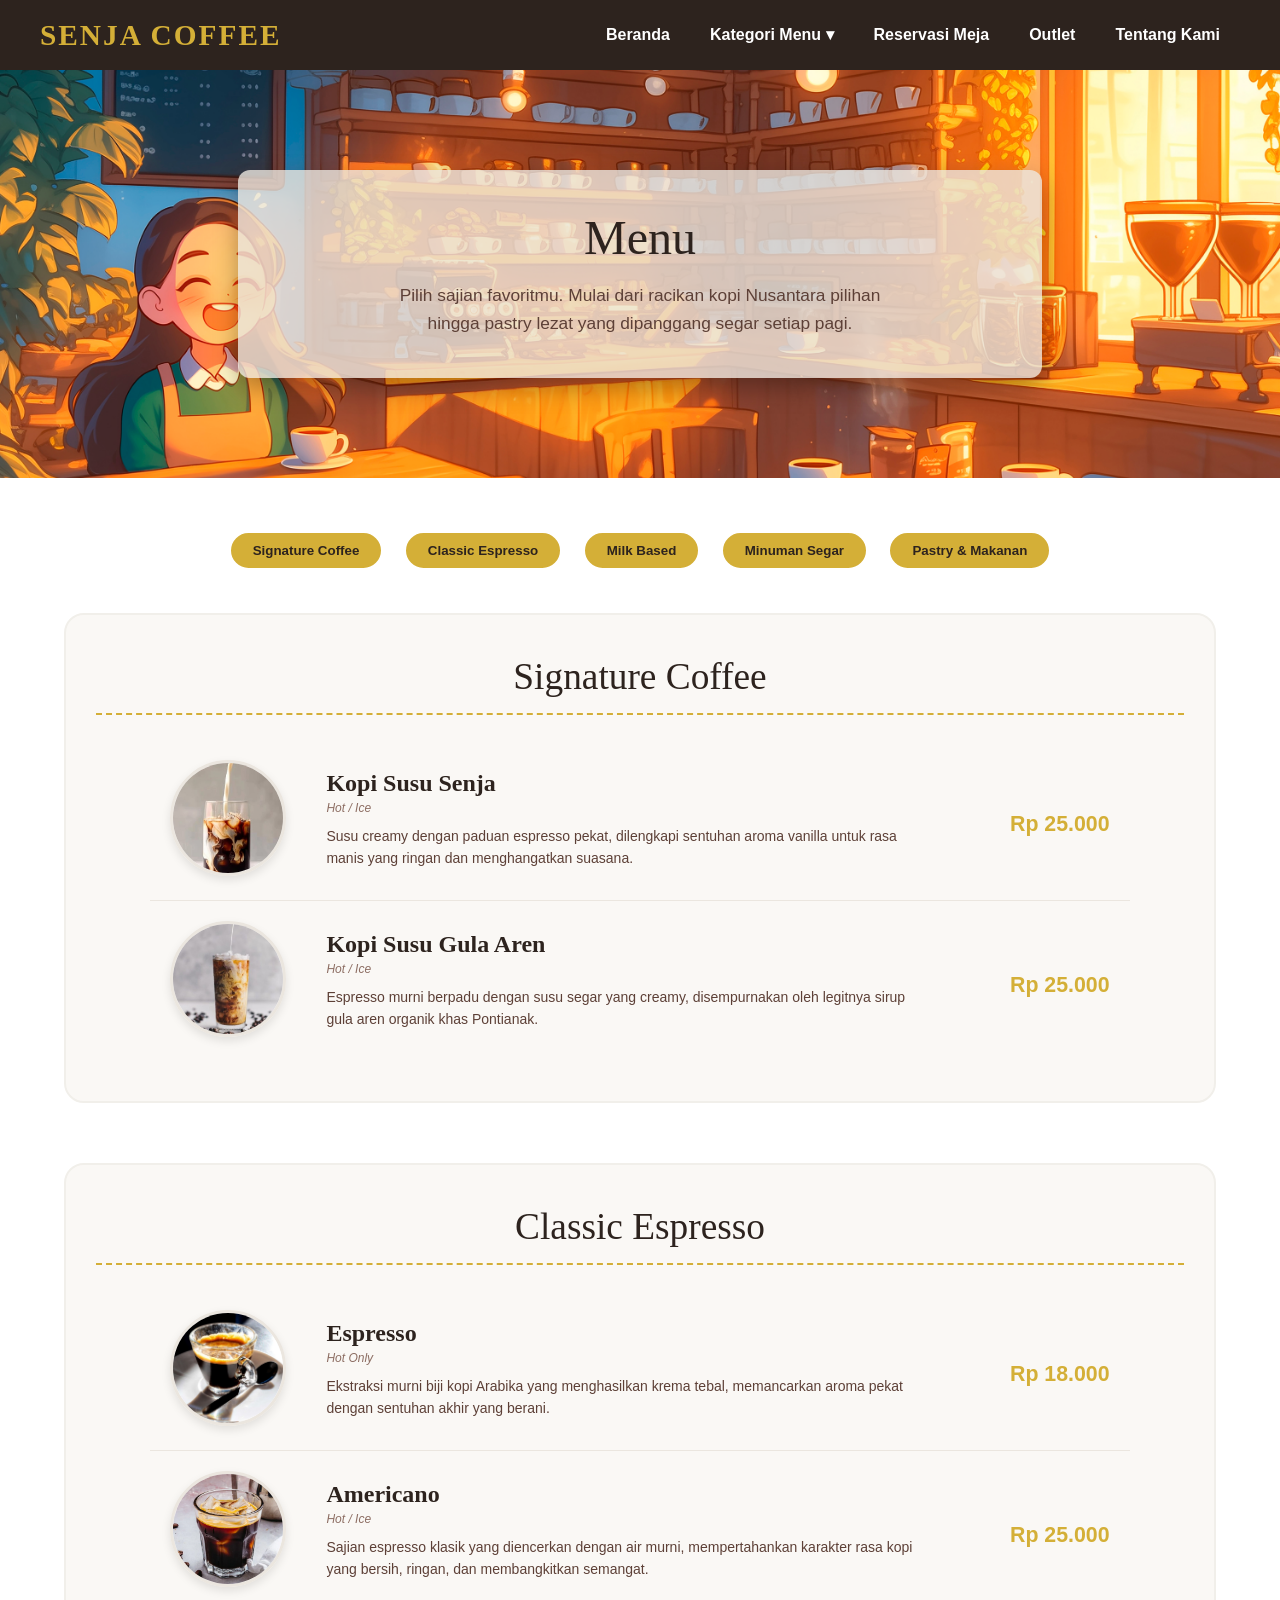
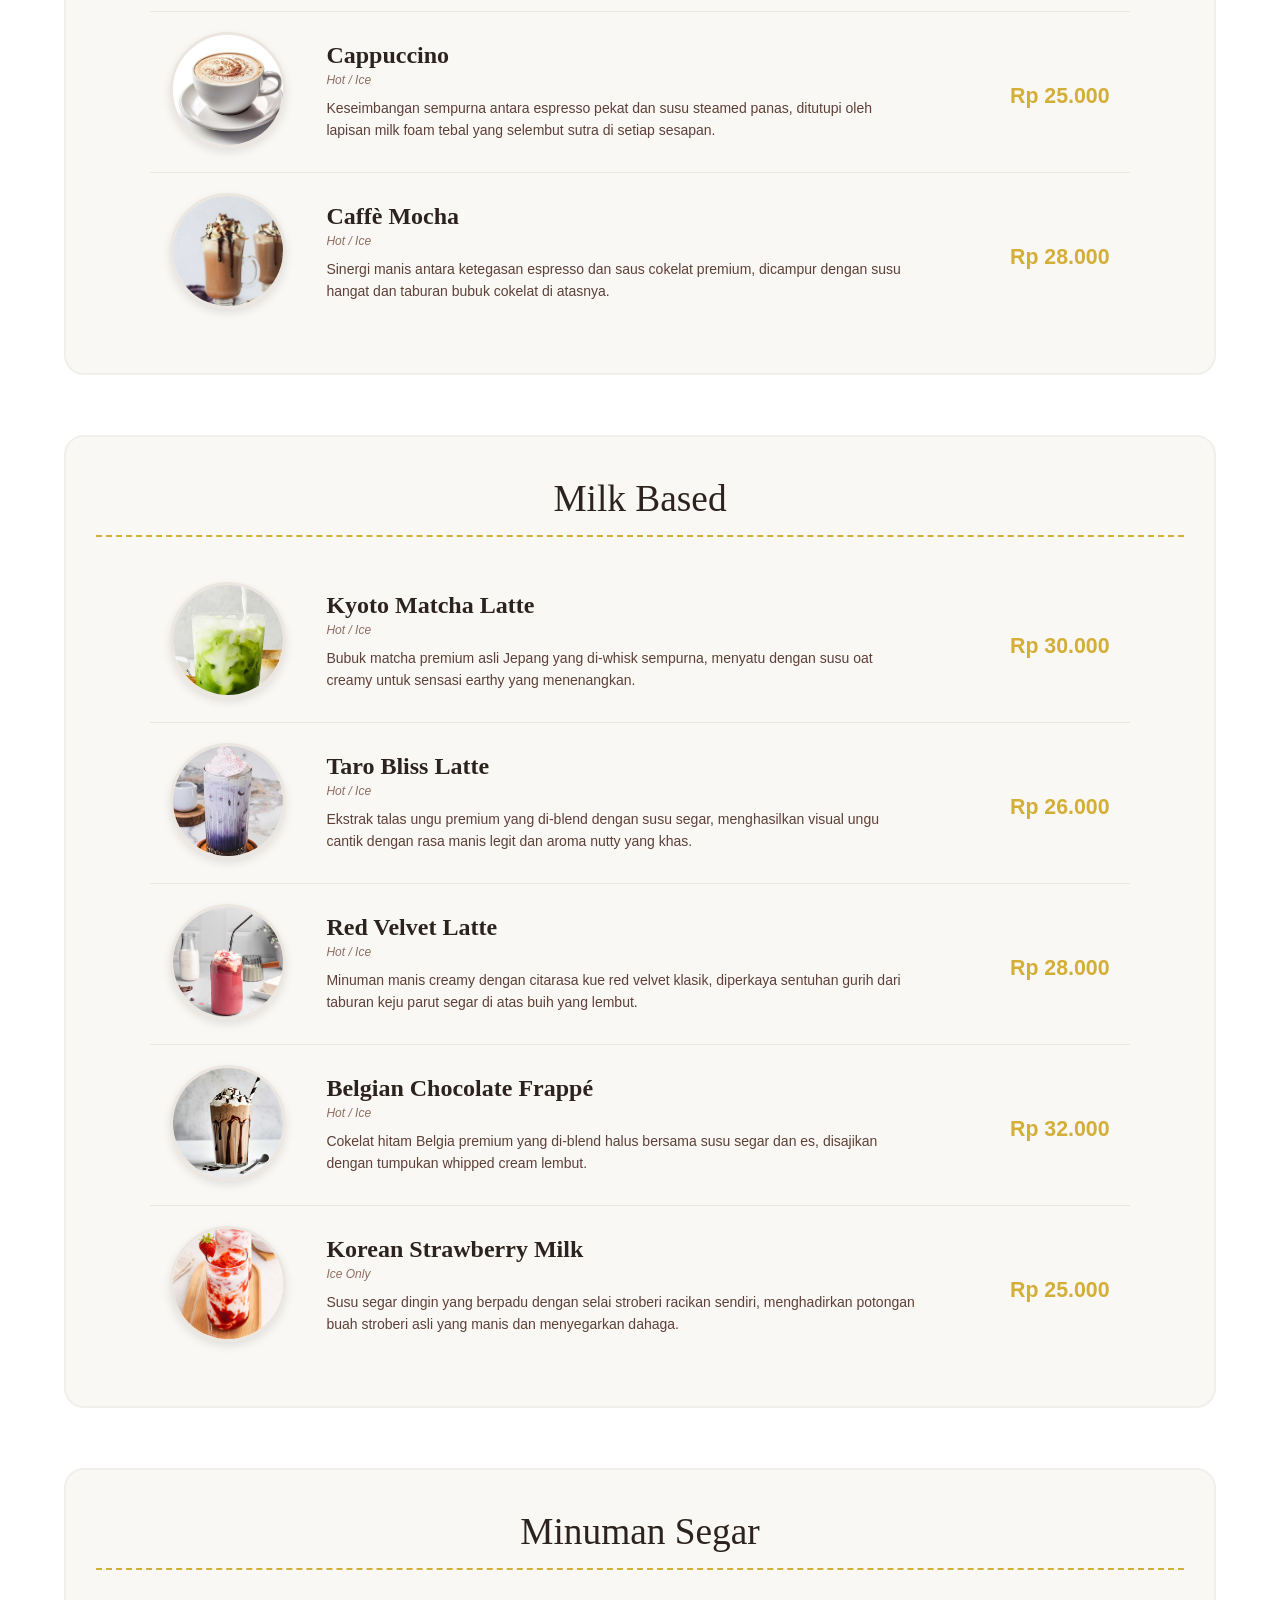
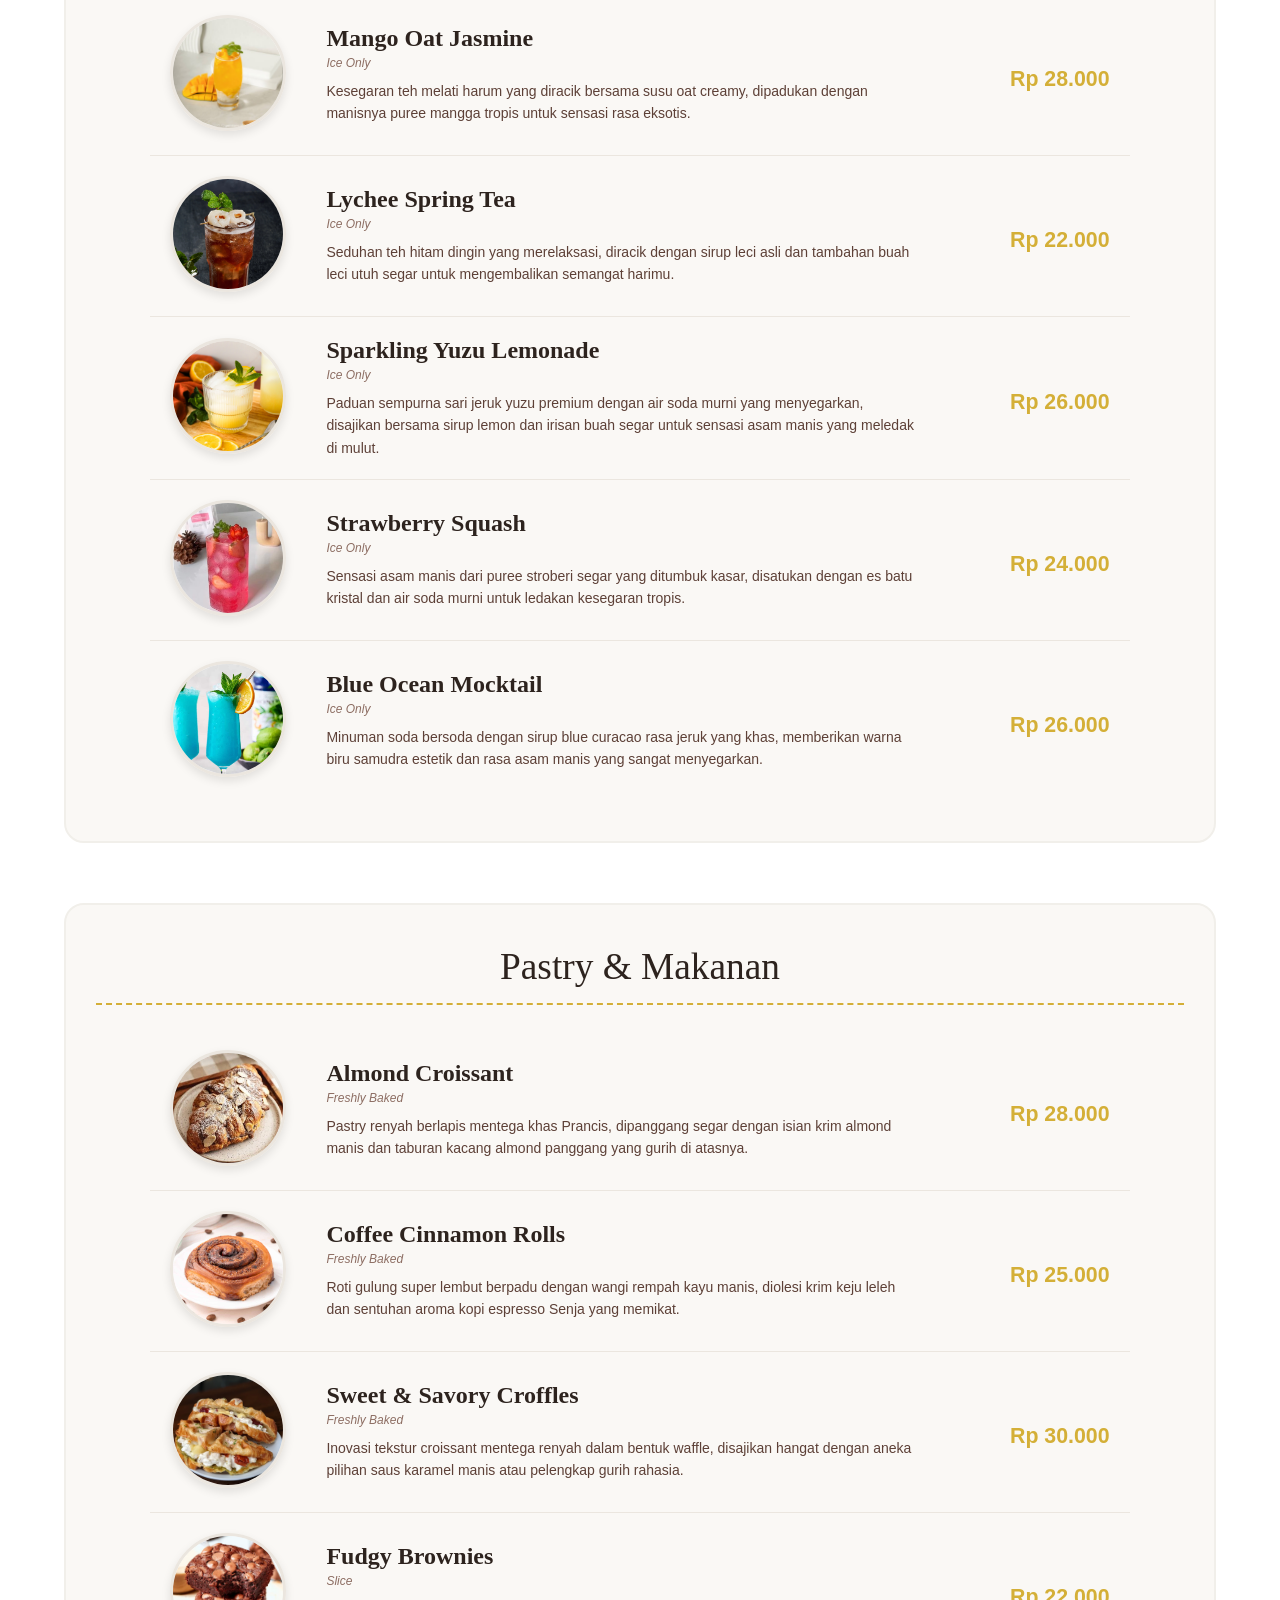
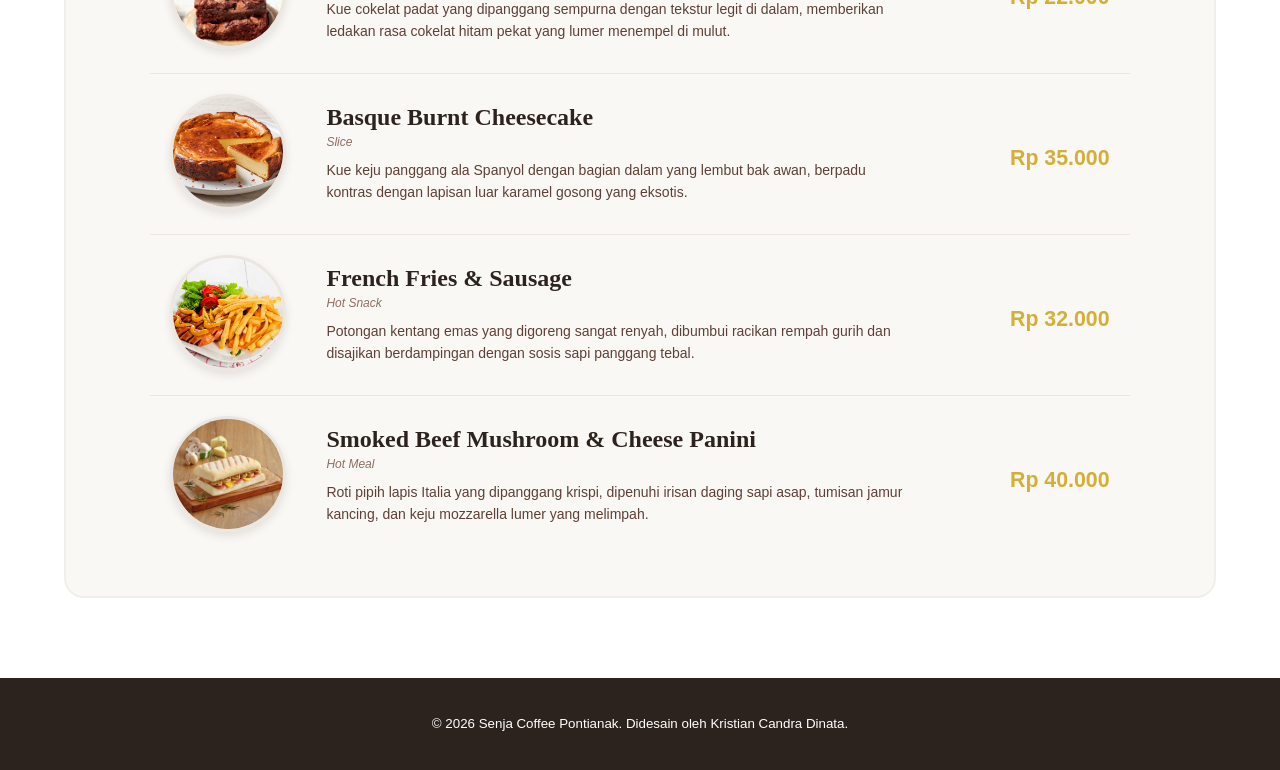
==== commit af53040e: "Menambahkan menu baru dan kategori menu baru" ====
--- a/menu.html
+++ b/menu.html
@@ -15,6 +15,7 @@
                 <ul>
                     <li><a href="menu.html#kopi">Signature Coffee</a></li>
                     <li><a href="menu.html#classic">Classic Espresso</a></li>
+                    <li><a href="menu.html#milk">Milk Based</a></li>
                     <li><a href="menu.html#nonkopi">Minuman Segar</a></li>
                     <li><a href="menu.html#makanan">Pastry & Makanan</a></li>
                 </ul>
@@ -44,6 +45,7 @@
         <div align="center" style="margin-bottom: 40px;">
             <a href="#kopi" class="tombol-cta" style="margin: 5px 10px; padding: 8px 20px; font-size: 10pt;">Signature Coffee</a>
             <a href="#classic" class="tombol-cta" style="margin: 5px 10px; padding: 8px 20px; font-size: 10pt;">Classic Espresso</a>
+            <a href="#milk" class="tombol-cta" style="margin: 5px 10px; padding: 8px 20px; font-size: 10pt;">Milk Based</a>
             <a href="#nonkopi" class="tombol-cta" style="margin: 5px 10px; padding: 8px 20px; font-size: 10pt;">Minuman Segar</a>
             <a href="#makanan" class="tombol-cta" style="margin: 5px 10px; padding: 8px 20px; font-size: 10pt;">Pastry & Makanan</a>
         </div>
@@ -110,35 +112,58 @@
             </table>
         </div>
 
-        <!-- KATEGORI 3: MINUMAN SEGAR -->
+        <!-- KATEGORI 3: Milk Based -->
+        <div class="kategori-box" id="milk">
+            <h2 align="center" class="sub-judul">Milk Based</h2>
+            <table class="tabel-menu" width="100%" cellspacing="0" cellpadding="20">
+                <tr class="baris-item">
+                    <td width="15%" align="center"><img src="Gambar/MatchaLatte.jpg" class="thumbnail-menu" alt="Kyoto Matcha Latte"></td>
+                    <td width="65%" valign="middle">
+                        <span class="nama-menu">Kyoto Matcha Latte</span><span class="opsi-suhu">Hot / Ice</span>
+                        <p class="deskripsi-menu">Bubuk matcha premium asli Jepang yang di-whisk sempurna, menyatu dengan susu oat creamy untuk sensasi earthy yang menenangkan.</p>
+                    </td>
+                    <td width="20%" valign="middle" align="right"><span class="harga-menu">Rp 30.000</span></td>
+                </tr>
+                <tr class="baris-item">
+                    <td width="15%" align="center"><img src="Gambar/Taro.jpg" class="thumbnail-menu" alt="Taro Bliss Latte"></td>
+                    <td width="65%" valign="middle">
+                        <span class="nama-menu">Taro Bliss Latte</span><span class="opsi-suhu">Hot / Ice</span>
+                        <p class="deskripsi-menu">Ekstrak talas ungu premium yang di-blend dengan susu segar, menghasilkan visual ungu cantik dengan rasa manis legit dan aroma nutty yang khas.</p>
+                    </td>
+                    <td width="20%" valign="middle" align="right"><span class="harga-menu">Rp 26.000</span></td>
+                </tr>
+                 <tr class="baris-item">
+                    <td width="15%" align="center"><img src="Gambar/RedVelvetLatte.jpg" class="thumbnail-menu" alt="Red Velvet Latte"></td>
+                    <td width="65%" valign="middle">
+                        <span class="nama-menu">Red Velvet Latte</span><span class="opsi-suhu">Hot / Ice</span>
+                        <p class="deskripsi-menu">Minuman manis creamy dengan citarasa kue red velvet klasik, diperkaya sentuhan gurih dari taburan keju parut segar di atas buih yang lembut.</p>
+                    </td>
+                    <td width="20%" valign="middle" align="right"><span class="harga-menu">Rp 28.000</span></td>
+                </tr>
+                <tr class="baris-item">
+                    <td width="15%" align="center"><img src="Gambar/Coklat.jpg" class="thumbnail-menu" alt="Belgian Chocolate Frappé"></td>
+                    <td width="65%" valign="middle">
+                        <span class="nama-menu">Belgian Chocolate Frappé</span><span class="opsi-suhu">Hot / Ice</span>
+                        <p class="deskripsi-menu">Cokelat hitam Belgia premium yang di-blend halus bersama susu segar dan es, disajikan dengan tumpukan whipped cream lembut.</p>
+                    </td>
+                    <td width="20%" valign="middle" align="right"><span class="harga-menu">Rp 32.000</span></td>
+                </tr>
+                <tr class="baris-item">
+                    <td width="15%" align="center"><img src="Gambar/KoreanStrawberryMilk.jpg" class="thumbnail-menu" alt="Korean Strawberry Milk"></td>
+                    <td width="65%" valign="middle">
+                        <span class="nama-menu">Korean Strawberry Milk</span><span class="opsi-suhu">Ice Only</span>
+                        <p class="deskripsi-menu">Susu segar dingin yang berpadu dengan selai stroberi racikan sendiri, menghadirkan potongan buah stroberi asli yang manis dan menyegarkan dahaga.</p>
+                    </td>
+                    <td width="20%" valign="middle" align="right"><span class="harga-menu">Rp 25.000</span></td>
+                </tr>
+            </table>
+        </div>
+
+        <!-- KATEGORI 4: MINUMAN SEGAR -->
         <div class="kategori-box" id="nonkopi">
             <h2 align="center" class="sub-judul">Minuman Segar</h2>
             <table class="tabel-menu" width="100%" cellspacing="0" cellpadding="20">
                 <tr class="baris-item">
-                    <td width="15%" align="center"><img src="Gambar/MatchaLatte.jpg" class="thumbnail-menu" alt="Kyoto Matcha Latte"></td>
-                    <td width="65%" valign="middle">
-                        <span class="nama-menu">Kyoto Matcha Latte</span><span class="opsi-suhu">Hot / Ice</span>
-                        <p class="deskripsi-menu">Bubuk matcha premium asli Jepang yang di-whisk sempurna, menyatu dengan susu oat creamy untuk sensasi earthy yang menenangkan.</p>
-                    </td>
-                    <td width="20%" valign="middle" align="right"><span class="harga-menu">Rp 30.000</span></td>
-                </tr>
-                <tr class="baris-item">
-                    <td width="15%" align="center"><img src="Gambar/RedVelvetLatte.jpg" class="thumbnail-menu" alt="Red Velvet Latte"></td>
-                    <td width="65%" valign="middle">
-                        <span class="nama-menu">Red Velvet Latte</span><span class="opsi-suhu">Hot / Ice</span>
-                        <p class="deskripsi-menu">Minuman manis creamy dengan citarasa kue red velvet klasik, diperkaya sentuhan gurih dari taburan keju parut segar di atas buih yang lembut.</p>
-                    </td>
-                    <td width="20%" valign="middle" align="right"><span class="harga-menu">Rp 28.000</span></td>
-                </tr>
-                <tr class="baris-item">
-                    <td width="15%" align="center"><img src="Gambar/KoreanStrawberryMilk.jpg" class="thumbnail-menu" alt="Korean Strawberry Milk"></td>
-                    <td width="65%" valign="middle">
-                        <span class="nama-menu">Korean Strawberry Milk</span><span class="opsi-suhu">Ice Only</span>
-                        <p class="deskripsi-menu">Susu segar dingin yang berpadu dengan selai stroberi racikan sendiri, menghadirkan potongan buah stroberi asli yang manis dan menyegarkan dahaga.</p>
-                    </td>
-                    <td width="20%" valign="middle" align="right"><span class="harga-menu">Rp 25.000</span></td>
-                </tr>
-                <tr class="baris-item">
                     <td width="15%" align="center"><img src="Gambar/MangoOatJasmine.jpg" class="thumbnail-menu" alt="Mango Oat Jasmine"></td>
                     <td width="65%" valign="middle">
                         <span class="nama-menu">Mango Oat Jasmine</span><span class="opsi-suhu">Ice Only</span>
@@ -153,6 +178,30 @@
                         <p class="deskripsi-menu">Seduhan teh hitam dingin yang merelaksasi, diracik dengan sirup leci asli dan tambahan buah leci utuh segar untuk mengembalikan semangat harimu.</p>
                     </td>
                     <td width="20%" valign="middle" align="right"><span class="harga-menu">Rp 22.000</span></td>
+                </tr>
+                <tr class="baris-item">
+                    <td width="15%" align="center"><img src="Gambar/Yuzu.jpg" class="thumbnail-menu" alt="Sparkling Yuzu Lemonade"></td>
+                    <td width="65%" valign="middle">
+                        <span class="nama-menu">Sparkling Yuzu Lemonade</span><span class="opsi-suhu">Ice Only</span>
+                        <p class="deskripsi-menu">Paduan sempurna sari jeruk yuzu premium dengan air soda murni yang menyegarkan, disajikan bersama sirup lemon dan irisan buah segar untuk sensasi asam manis yang meledak di mulut.</p>
+                    </td>
+                    <td width="20%" valign="middle" align="right"><span class="harga-menu">Rp 26.000</span></td>
+                </tr>
+                <tr class="baris-item">
+                    <td width="15%" align="center"><img src="Gambar/Squash.jpg" class="thumbnail-menu" alt="Strawberry Squash"></td>
+                    <td width="65%" valign="middle">
+                        <span class="nama-menu">Strawberry Squash</span><span class="opsi-suhu">Ice Only</span>
+                        <p class="deskripsi-menu">Sensasi asam manis dari puree stroberi segar yang ditumbuk kasar, disatukan dengan es batu kristal dan air soda murni untuk ledakan kesegaran tropis.</p>
+                    </td>
+                    <td width="20%" valign="middle" align="right"><span class="harga-menu">Rp 24.000</span></td>
+                </tr>
+                <tr class="baris-item">
+                    <td width="15%" align="center"><img src="Gambar/Ocean.jpg" class="thumbnail-menu" alt="Blue Ocean Mocktail"></td>
+                    <td width="65%" valign="middle">
+                        <span class="nama-menu">Blue Ocean Mocktail</span><span class="opsi-suhu">Ice Only</span>
+                        <p class="deskripsi-menu">Minuman soda bersoda dengan sirup blue curacao rasa jeruk yang khas, memberikan warna biru samudra estetik dan rasa asam manis yang sangat menyegarkan.</p>
+                    </td>
+                    <td width="20%" valign="middle" align="right"><span class="harga-menu">Rp 26.000</span></td>
                 </tr>
             </table>
         </div>
--- a/style.css
+++ b/style.css
@@ -264,7 +264,6 @@
     color: #5D4037;
     line-height: 1.6;
     margin: 0;
-    /* Meninggikan kotak dari 85px menjadi 125px untuk menampung teks panjang */
     height: 125px; 
 }
 
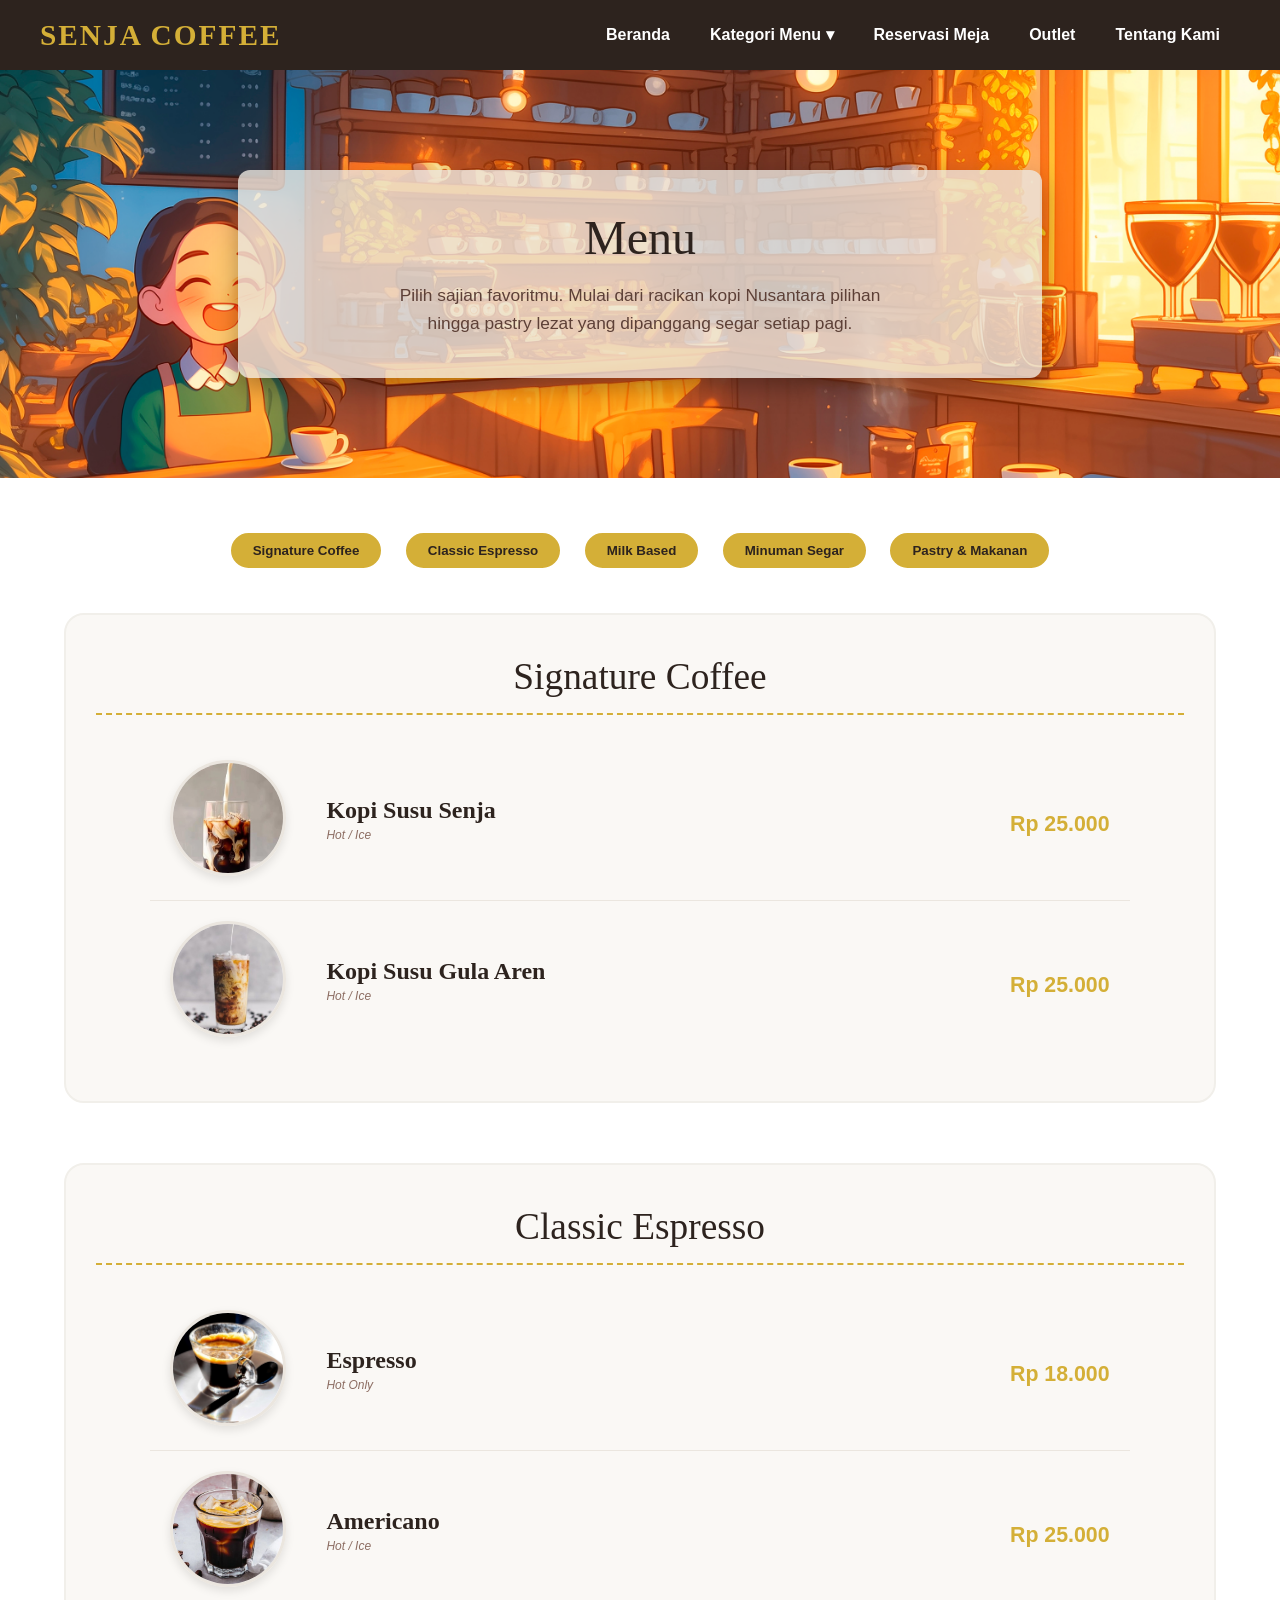
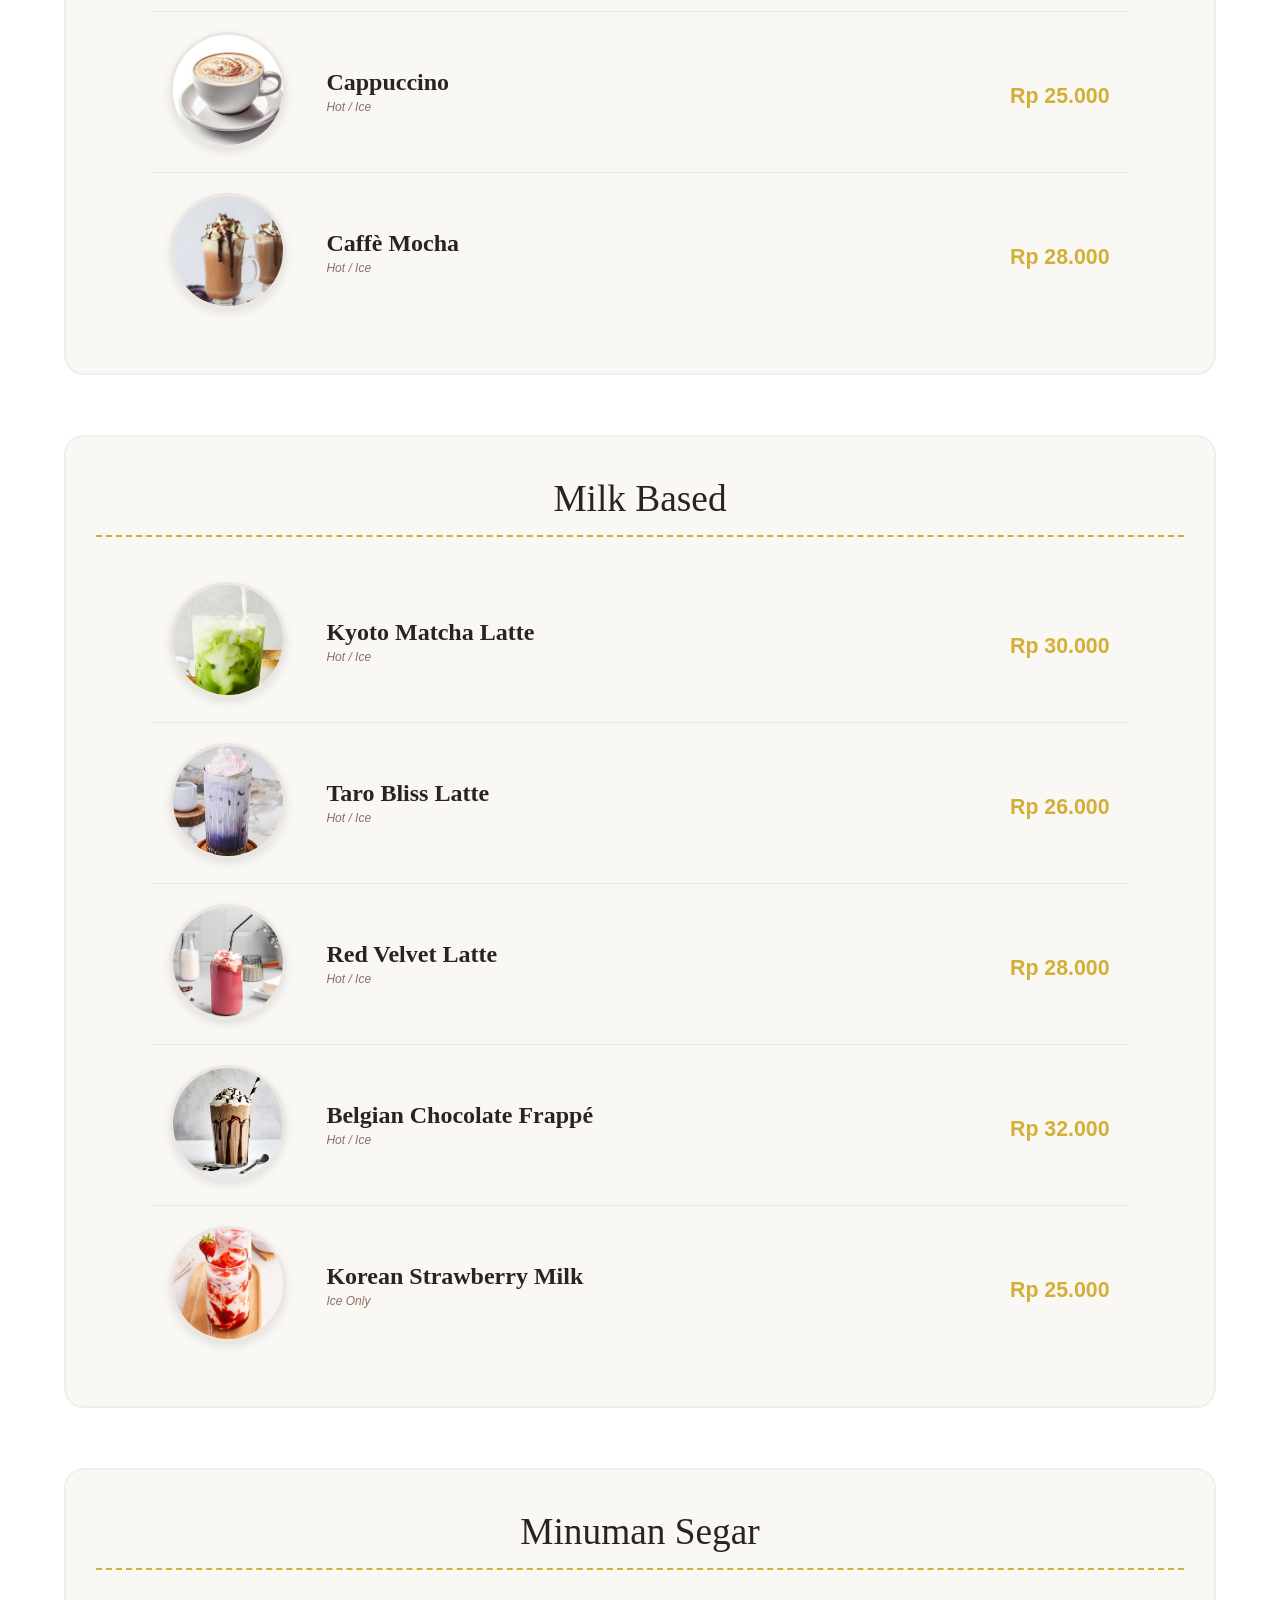
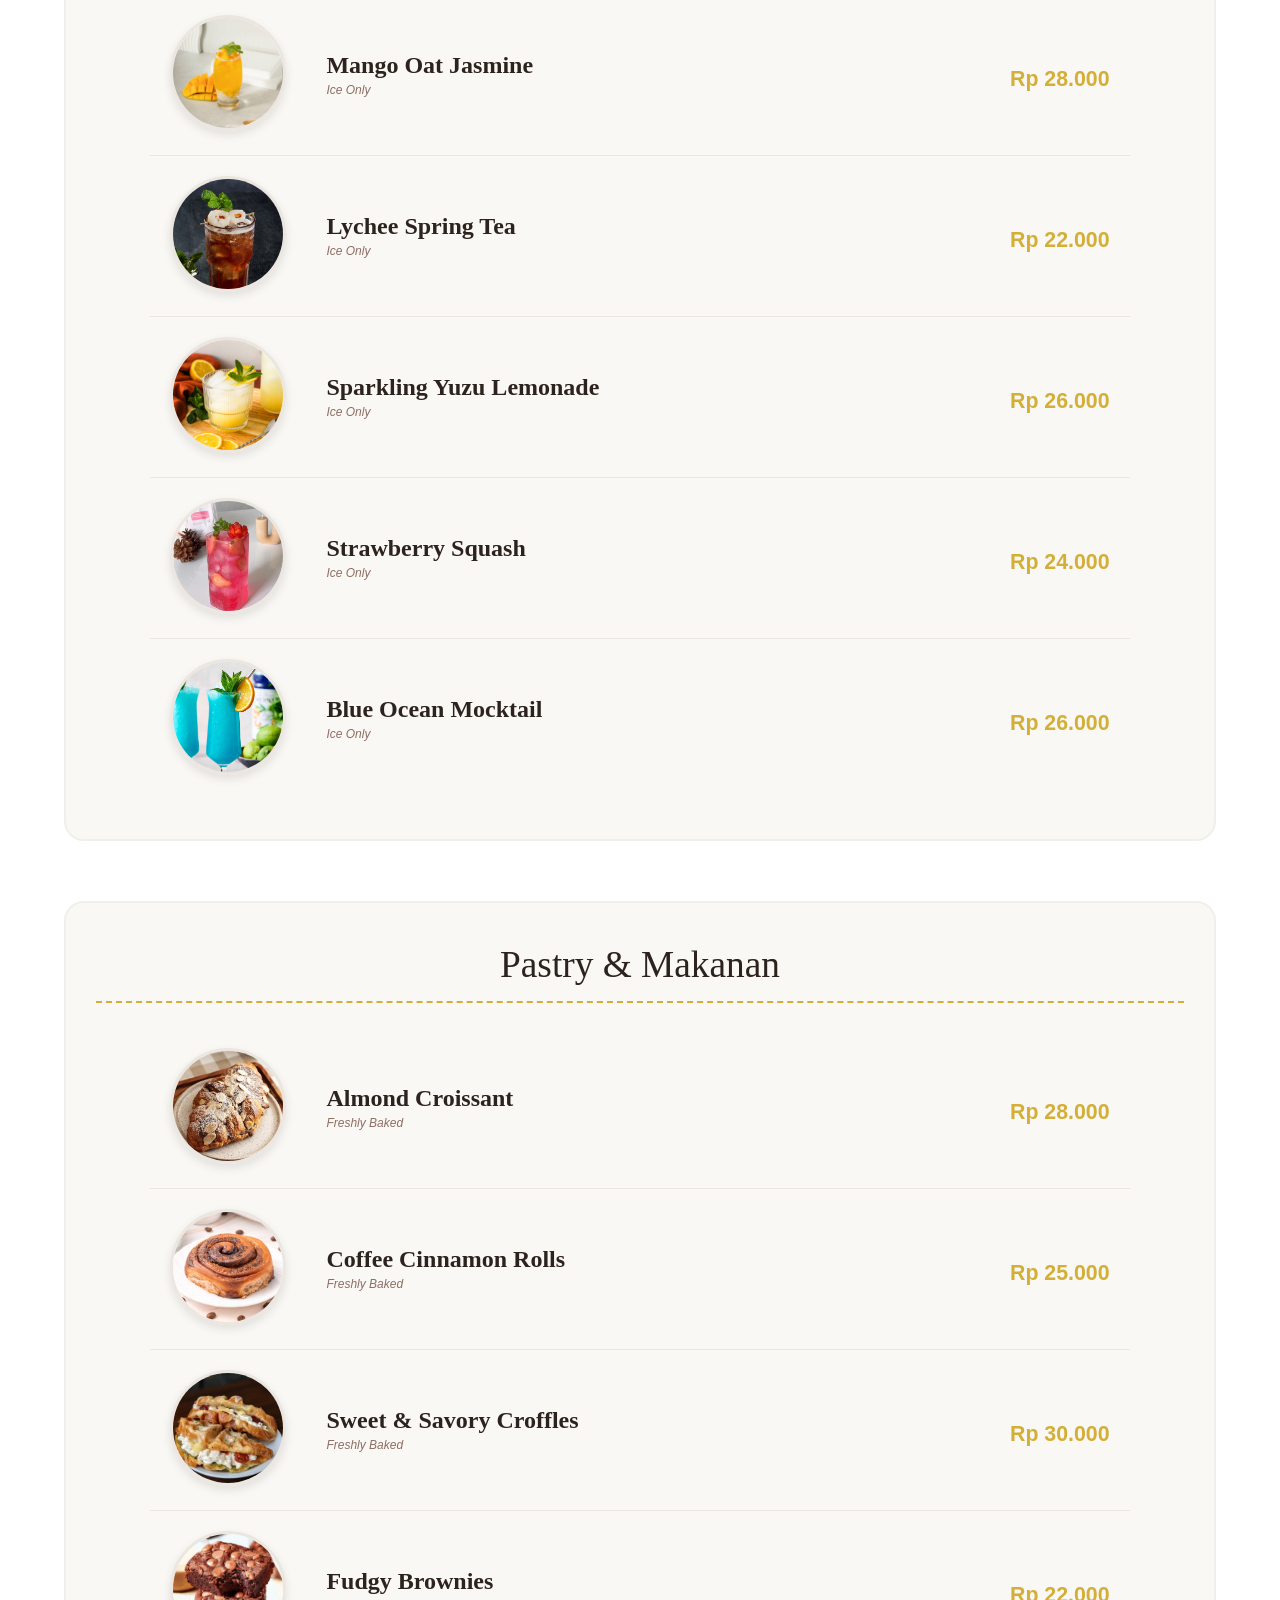
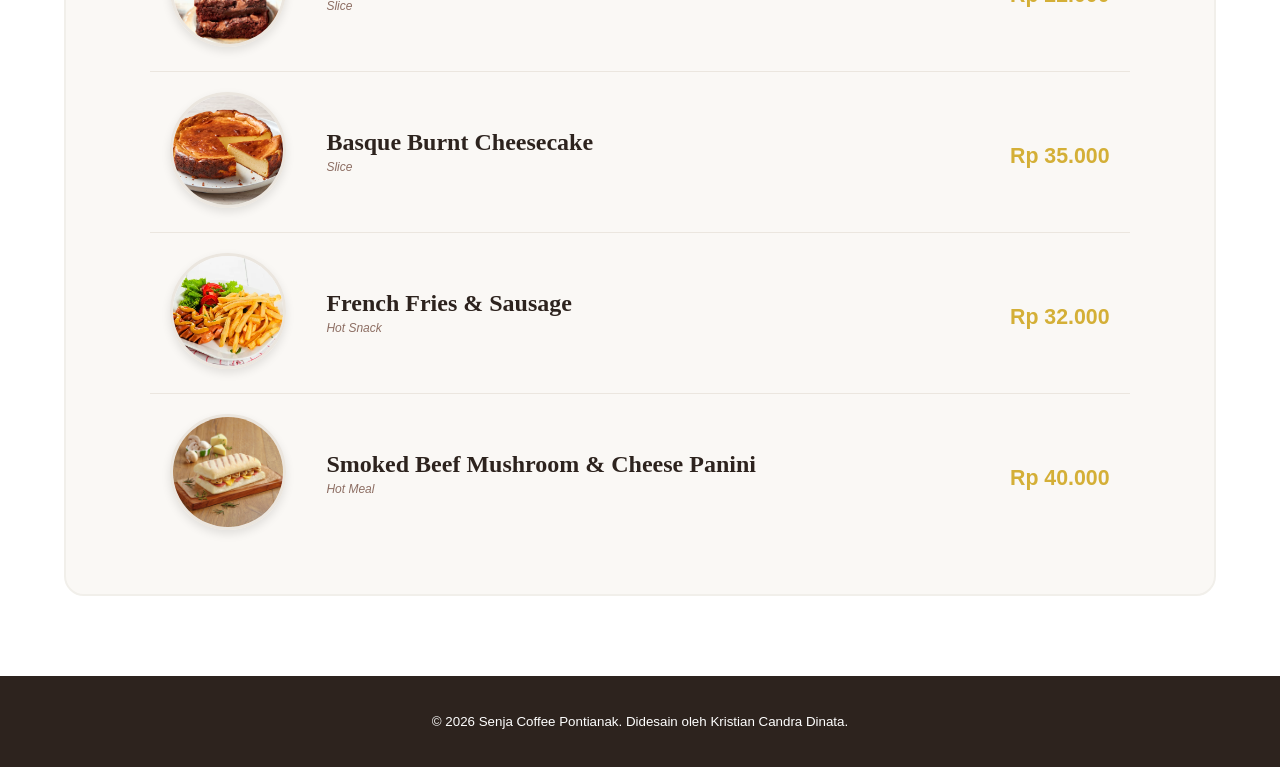
==== commit 04049e05: "Menambah fitur" ====
--- a/menu.html
+++ b/menu.html
@@ -3,6 +3,7 @@
 <head>
     <title>Buku Menu | Senja Coffee</title>
     <link rel="stylesheet" href="style.css" type="text/css" />
+    <script type="text/javascript" src="jquery.js"></script>
 </head>
 <body>
 
@@ -275,5 +276,24 @@
         <p>&copy; 2026 Senja Coffee Pontianak. Didesain oleh Kristian Candra Dinata.</p>
     </div>
 
+    <!-- SCRIPT ACCORDION MENU & TOMBOL DINAMIS -->
+    <script type="text/javascript">
+        $(document).ready(function(){
+            // 1. Secara otomatis menyisipkan tombol "Pesan Sekarang" di akhir setiap deskripsi
+            $('.deskripsi-menu').append('<br><br><a href="pesan.html" style="background-color: #D4AF37; color: #2D231E; padding: 6px 15px; border-radius: 5px; text-decoration: none; font-weight: bold; font-size: 10pt; display: inline-block;">Pesan Sekarang &rarr;</a>');
+
+            // 2. Sembunyikan semua deskripsi saat halaman pertama kali dibuka
+            $('.deskripsi-menu').hide();
+
+            // 3. Efek interaktif saat baris menu diklik
+            $('.baris-item').click(function(){
+                // Menutup deskripsi lain yang sedang terbuka (opsional, agar rapi)
+                $('.deskripsi-menu').not($(this).find('.deskripsi-menu')).slideUp(300);
+                
+                // Membuka (slide down) deskripsi dan tombol pada menu yang baru saja diklik
+                $(this).find('.deskripsi-menu').slideToggle(300);
+            });
+        });
+    </script>
 </body>
 </html>
